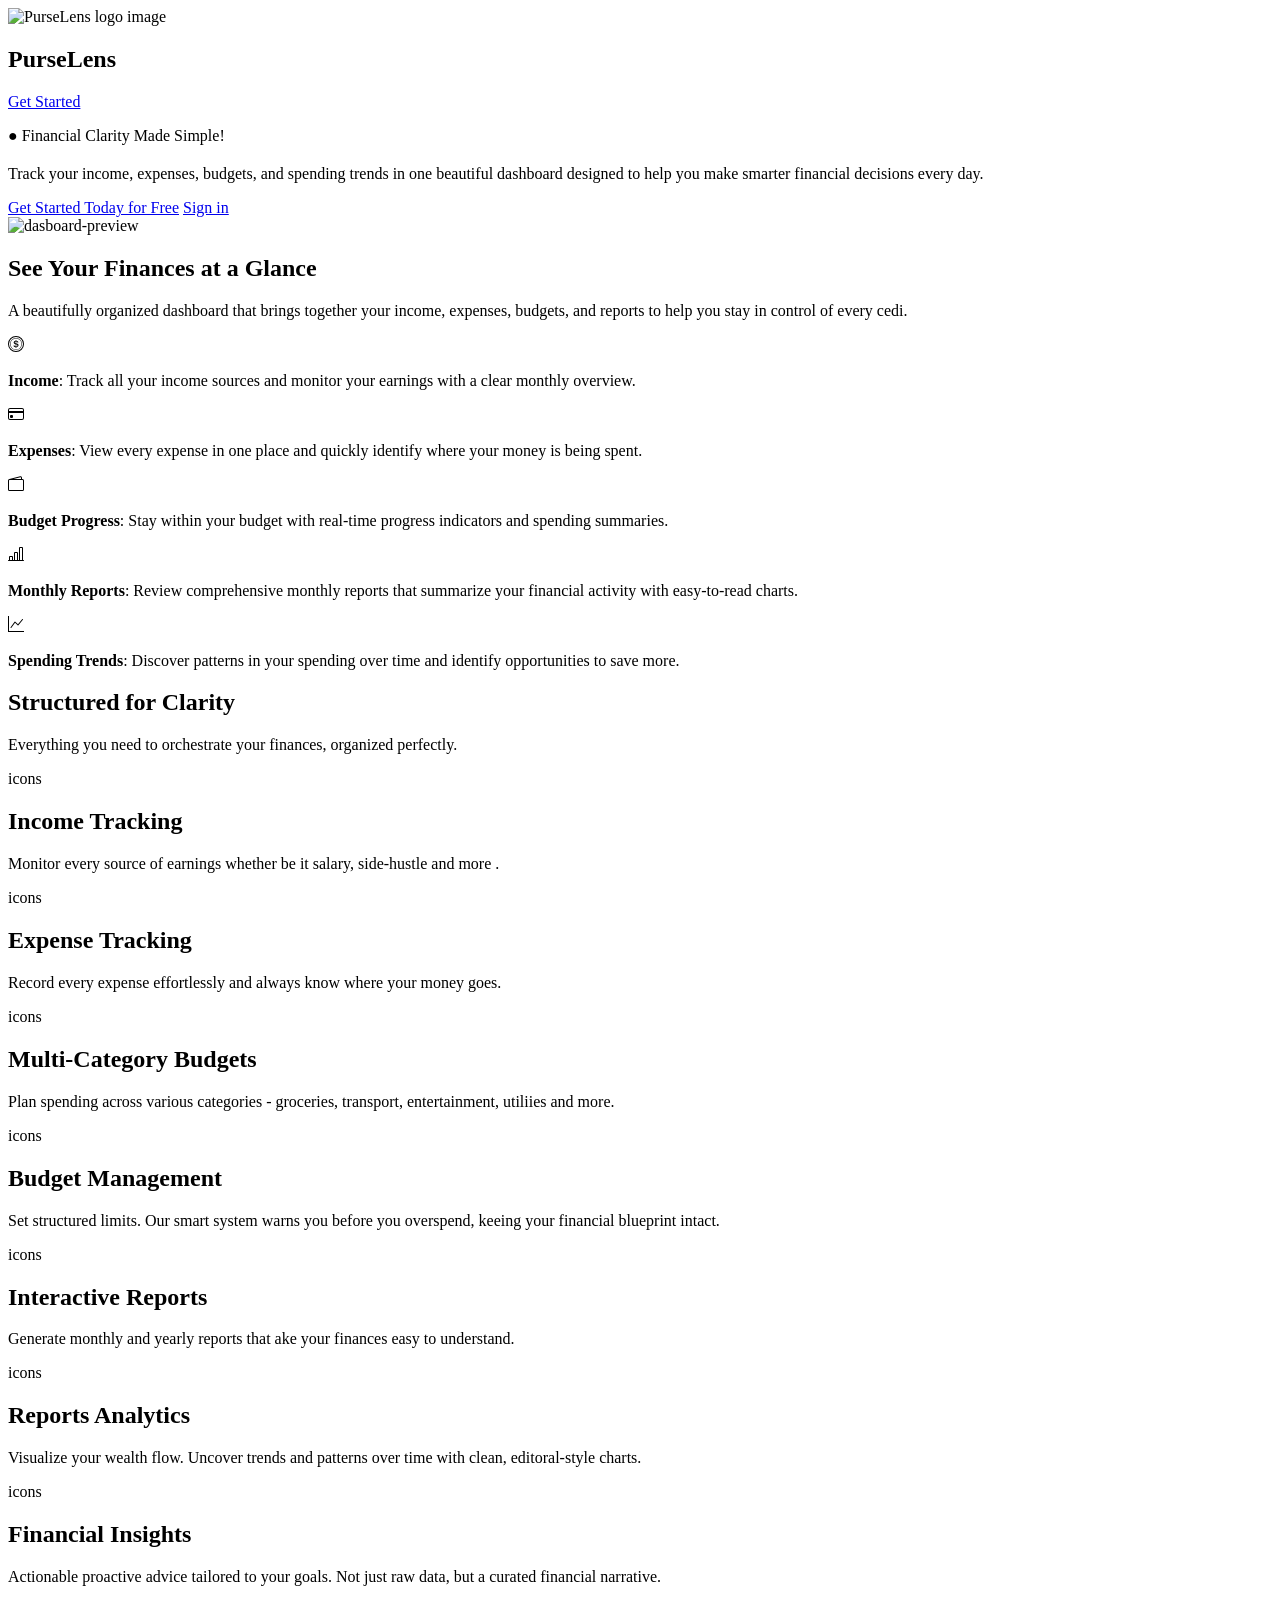
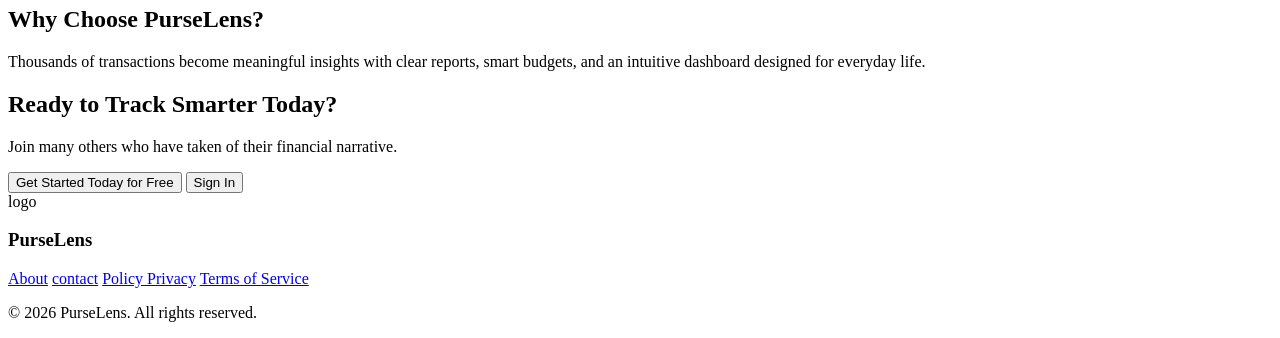
==== docs/index.html @ c7177e07 "feat(docs): add app landing page with hero section and dasnboard preview section" ====
<!DOCTYPE html>
<html lang="en">
<head>
    <meta charset="UTF-8">
    <meta name="viewport" content="width=device-width, initial-scale=1.0">
    <title>PurseLens | Smart Personal Finance & Budget Tracker</title>
    <link rel="stylesheet" href="css/themes/light.css">
    <link rel="stylesheet" href="css/pages/index.css">
    <link rel="shortcut icon" href="assets/images/PurseLens_logo.png" type="image/x-icon">
</head>
<body>
    <header>
        <nav class="nav">
            <div class="logo-title-wrapper">
                <img src="assets/images/PurseLens_logo.png" alt="PurseLens logo image" srcset="">
                <h2 class="title">PurseLens</h2>
            </div>
            <a href="pages/auth/register.html">Get Started</a>
        </nav>
    </header>
    <main>
        <section class="hero-section">
            <div class="hero-section-text-wrapper">
                <p class="badge">● Financial Clarity Made Simple!</p>
                <h1 id="dynamic-headline"></h1>
                <p class="descriptions">
                    Track your income, expenses, budgets, and spending trends in one beautiful dashboard designed to help you make smarter financial decisions every day.
                </p>
            </div>
            <div class="CTA-btn-wrapper">
                <a class="get-started-link" href="pages/auth/register.html">Get Started Today for Free</a>
                <a class="sign-in-link" href="pages/auth/login.html">Sign in</a>
            </div>
        </section>
        <section class="dashboard-preview-section">
            <div class="dashboard-preview-wrapper">
                <img class="dashboard-preview-img" src="assets/images/dashboard-preview.png" alt="dasboard-preview">
                <div class="features-descriptions-wrapper">
                    <h1>See Your Finances at a Glance</h1>
                    <p class="short-descriptions">A beautifully organized dashboard that brings together your income, expenses, budgets, and reports to help you stay in control of every cedi.</p>
                    <div class="features-wrapper">
                        <svg xmlns="http://www.w3.org/2000/svg" width="16" height="16" fill="currentColor" class="bi bi-coin" viewBox="0 0 16 16">
                            <path d="M5.5 9.511c.076.954.83 1.697 2.182 1.785V12h.6v-.709c1.4-.098 2.218-.846 2.218-1.932 0-.987-.626-1.496-1.745-1.76l-.473-.112V5.57c.6.068.982.396 1.074.85h1.052c-.076-.919-.864-1.638-2.126-1.716V4h-.6v.719c-1.195.117-2.01.836-2.01 1.853 0 .9.606 1.472 1.613 1.707l.397.098v2.034c-.615-.093-1.022-.43-1.114-.9zm2.177-2.166c-.59-.137-.91-.416-.91-.836 0-.47.345-.822.915-.925v1.76h-.005zm.692 1.193c.717.166 1.048.435 1.048.91 0 .542-.412.914-1.135.982V8.518z"/>
                            <path d="M8 15A7 7 0 1 1 8 1a7 7 0 0 1 0 14m0 1A8 8 0 1 0 8 0a8 8 0 0 0 0 16"/>
                            <path d="M8 13.5a5.5 5.5 0 1 1 0-11 5.5 5.5 0 0 1 0 11m0 .5A6 6 0 1 0 8 2a6 6 0 0 0 0 12"/>
                        </svg>
                        <p><strong>Income</strong>: Track all your income sources and monitor your earnings with a clear monthly overview.</p>
                    </div>
                    <div class="features-wrapper">
                        <svg xmlns="http://www.w3.org/2000/svg" width="16" height="16" fill="currentColor" class="bi bi-credit-card" viewBox="0 0 16 16">
                            <path d="M0 4a2 2 0 0 1 2-2h12a2 2 0 0 1 2 2v8a2 2 0 0 1-2 2H2a2 2 0 0 1-2-2zm2-1a1 1 0 0 0-1 1v1h14V4a1 1 0 0 0-1-1zm13 4H1v5a1 1 0 0 0 1 1h12a1 1 0 0 0 1-1z"/>
                            <path d="M2 10a1 1 0 0 1 1-1h1a1 1 0 0 1 1 1v1a1 1 0 0 1-1 1H3a1 1 0 0 1-1-1z"/>
                        </svg>
                        <p><strong>Expenses</strong>: View every expense in one place and quickly identify where your money is being spent.</p>
                    </div>
                    <div class="features-wrapper">
                        <svg xmlns="http://www.w3.org/2000/svg" width="16" height="16" fill="currentColor" class="bi bi-wallet2" viewBox="0 0 16 16">
                            <path d="M12.136.326A1.5 1.5 0 0 1 14 1.78V3h.5A1.5 1.5 0 0 1 16 4.5v9a1.5 1.5 0 0 1-1.5 1.5h-13A1.5 1.5 0 0 1 0 13.5v-9a1.5 1.5 0 0 1 1.432-1.499zM5.562 3H13V1.78a.5.5 0 0 0-.621-.484zM1.5 4a.5.5 0 0 0-.5.5v9a.5.5 0 0 0 .5.5h13a.5.5 0 0 0 .5-.5v-9a.5.5 0 0 0-.5-.5z"/>
                        </svg>
                        <p><strong>Budget Progress</strong>: Stay within your budget with real-time progress indicators and spending summaries.</p>
                    </div>
                    <div class="features-wrapper">
                        <svg xmlns="http://www.w3.org/2000/svg" width="16" height="16" fill="currentColor" class="bi bi-bar-chart-line" viewBox="0 0 16 16">
                            <path d="M11 2a1 1 0 0 1 1-1h2a1 1 0 0 1 1 1v12h.5a.5.5 0 0 1 0 1H.5a.5.5 0 0 1 0-1H1v-3a1 1 0 0 1 1-1h2a1 1 0 0 1 1 1v3h1V7a1 1 0 0 1 1-1h2a1 1 0 0 1 1 1v7h1zm1 12h2V2h-2zm-3 0V7H7v7zm-5 0v-3H2v3z"/>
                        </svg>                       
                        <p><strong>Monthly Reports</strong>: Review comprehensive monthly reports that summarize your financial activity with easy-to-read charts.</p>
                    </div>
                    <div class="features-wrapper">
                        <svg xmlns="http://www.w3.org/2000/svg" width="16" height="16" fill="currentColor" class="bi bi-graph-up" viewBox="0 0 16 16">
                            <path fill-rule="evenodd" d="M0 0h1v15h15v1H0zm14.817 3.113a.5.5 0 0 1 .07.704l-4.5 5.5a.5.5 0 0 1-.74.037L7.06 6.767l-3.656 5.027a.5.5 0 0 1-.808-.588l4-5.5a.5.5 0 0 1 .758-.06l2.609 2.61 4.15-5.073a.5.5 0 0 1 .704-.07"/>
                        </svg>
                        <p><strong>Spending Trends</strong>: Discover patterns in your spending over time and identify opportunities to save more.</p>
                    </div>
                </div>
            </div>
        </section>
        <section class="features-section">
            <h1>Structured for Clarity</h1>
            <p class="short-description">Everything you need to orchestrate your finances, organized perfectly.</p>
            <div class="features-wrapper">
                <div class="features">
                    <span>icons</span>
                    <h2>Income Tracking</h2>
                    <p class="feature-descriptions">Monitor every source of earnings whether be it salary, side-hustle and more .</p>
                </div>
                <div class="features">
                    <span>icons</span>
                    <h2>Expense Tracking</h2>
                    <p class="feature-descriptions">Record every expense effortlessly and always know where your money goes.</p>
                </div>
                <div class="features">
                    <span>icons</span>
                    <h2>Multi-Category Budgets</h2>
                    <p class="feature-descriptions">Plan spending across various categories - groceries, transport, entertainment, utiliies and more.</p>
                </div>
                <div class="features">
                    <span>icons</span>
                    <h2>Budget Management</h2>
                    <p class="feature-descriptions">Set structured limits. Our smart system warns you before you overspend, keeing your financial blueprint intact.</p>
                </div>
                <div class="features">
                    <span>icons</span>
                    <h2>Interactive Reports</h2>
                    <p class="feature-descriptions">Generate monthly and yearly reports that ake your finances easy to understand.</p>
                </div>
                <div class="features">
                    <span>icons</span>
                    <h2>Reports Analytics</h2>
                    <p class="feature-descriptions"> Visualize your wealth flow. Uncover trends and patterns over time with clean, editoral-style charts.</p>
                </div>
                <div class="features">
                    <span>icons</span>
                    <h2>Financial Insights</h2>
                    <p class="feature-descriptions">Actionable proactive advice tailored to your goals. Not just raw data, but a curated financial narrative.</p>
                </div>
            </div>
        </section>
        <section class="conviction-section">
            <div class="heading-wrapper">
                <h1>Why Choose PurseLens?</h1>
                <p>Thousands of transactions become meaningful insights with clear reports, smart budgets, and an intuitive dashboard designed for everyday life.</p>
            </div>
            <div class="call-to-action-wrapper">
                <h2>Ready to Track Smarter Today?</h2>
                <p>Join many others who have taken of their financial narrative.</p>
                <div class="CTA-btn-wrapper">
                    <input type="button" value="Get Started Today for Free">
                    <input type="button" value="Sign In">
                </div>
            </div>
        </section>   
    </main>
    <footer>
        <div class="logo-wrapper">
            <span>logo</span>
            <h3>PurseLens</h3>
        </div>
        <div class="footer-links">
            <a href="about.html">About</a>
            <a href="contact.html">contact</a>
            <a href="policy_privacy.html">Policy Privacy</a>
            <a href="terms_of_service.html">Terms of Service</a>
        </div>
        <div class="copyright-wrapper">
            <p>© 2026 PurseLens. All rights reserved.</p>
        </div>
    </footer>
    <script src="js/index.js"></script>
</body>
</html>
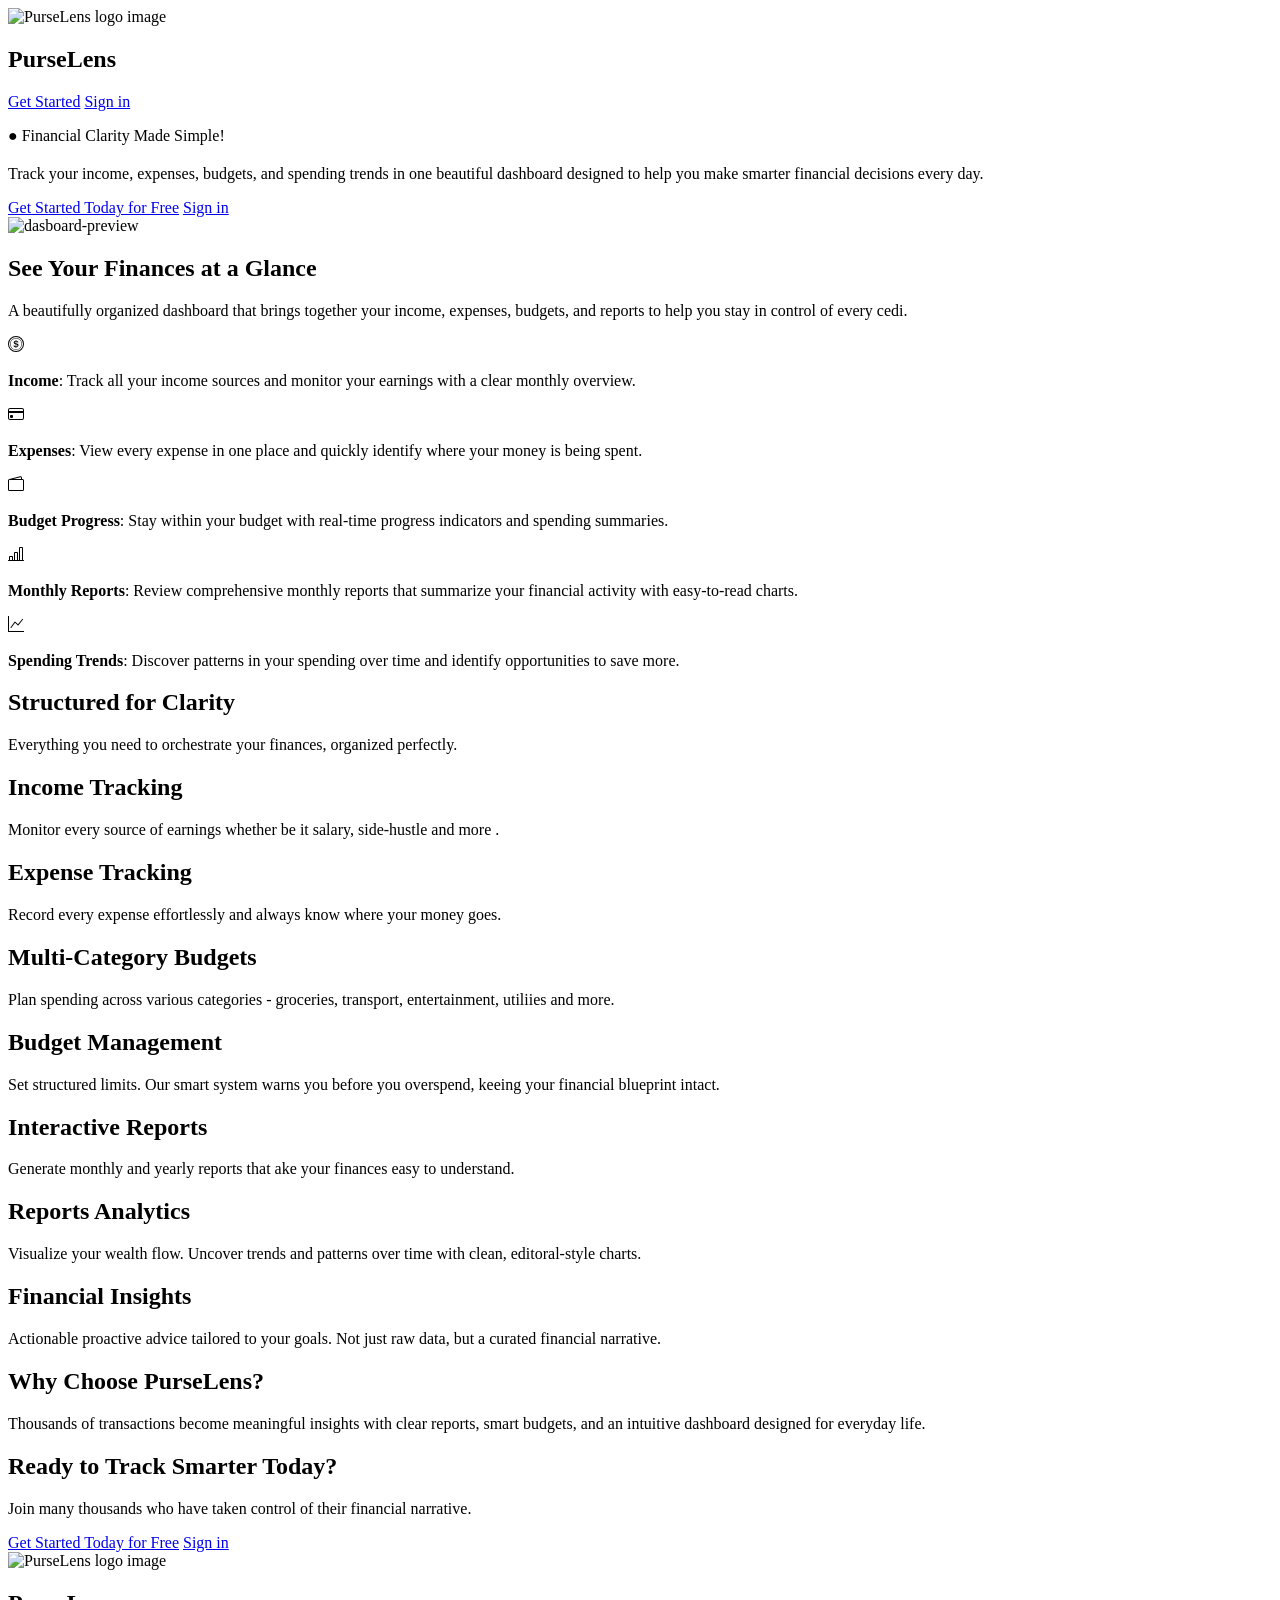
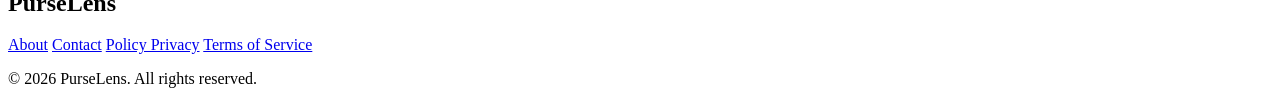
==== commit d1326fa6: "feat: finish up with the landing page" ====
--- a/docs/index.html
+++ b/docs/index.html
@@ -15,7 +15,10 @@
                 <img src="assets/images/PurseLens_logo.png" alt="PurseLens logo image" srcset="">
                 <h2 class="title">PurseLens</h2>
             </div>
-            <a href="pages/auth/register.html">Get Started</a>
+            <div class="nav-links">
+                <a class="get-started-link" href="pages/auth/register.html">Get Started</a>
+                <a class="sign-in-link" href="pages/auth/login.html">Sign in</a>
+            </div>
         </nav>
     </header>
     <main>
@@ -75,43 +78,40 @@
             </div>
         </section>
         <section class="features-section">
-            <h1>Structured for Clarity</h1>
-            <p class="short-description">Everything you need to orchestrate your finances, organized perfectly.</p>
-            <div class="features-wrapper">
-                <div class="features">
-                    <span>icons</span>
-                    <h2>Income Tracking</h2>
-                    <p class="feature-descriptions">Monitor every source of earnings whether be it salary, side-hustle and more .</p>
+            <div class="main-features-container">
+                <div class="heading-container">
+                    <h1>Structured for Clarity</h1>
+                    <p class="brief-descriptions">Everything you need to orchestrate your finances, organized perfectly.</p>
                 </div>
-                <div class="features">
-                    <span>icons</span>
-                    <h2>Expense Tracking</h2>
-                    <p class="feature-descriptions">Record every expense effortlessly and always know where your money goes.</p>
-                </div>
-                <div class="features">
-                    <span>icons</span>
-                    <h2>Multi-Category Budgets</h2>
-                    <p class="feature-descriptions">Plan spending across various categories - groceries, transport, entertainment, utiliies and more.</p>
-                </div>
-                <div class="features">
-                    <span>icons</span>
-                    <h2>Budget Management</h2>
-                    <p class="feature-descriptions">Set structured limits. Our smart system warns you before you overspend, keeing your financial blueprint intact.</p>
-                </div>
-                <div class="features">
-                    <span>icons</span>
-                    <h2>Interactive Reports</h2>
-                    <p class="feature-descriptions">Generate monthly and yearly reports that ake your finances easy to understand.</p>
-                </div>
-                <div class="features">
-                    <span>icons</span>
-                    <h2>Reports Analytics</h2>
-                    <p class="feature-descriptions"> Visualize your wealth flow. Uncover trends and patterns over time with clean, editoral-style charts.</p>
-                </div>
-                <div class="features">
-                    <span>icons</span>
-                    <h2>Financial Insights</h2>
-                    <p class="feature-descriptions">Actionable proactive advice tailored to your goals. Not just raw data, but a curated financial narrative.</p>
+                <div class="features-container">
+                    <div class="features">
+                        <h2>Income Tracking</h2>
+                        <p class="feature-descriptions">Monitor every source of earnings whether be it salary, side-hustle and more .</p>
+                    </div>
+                    <div class="features">
+                        <h2>Expense Tracking</h2>
+                        <p class="feature-descriptions">Record every expense effortlessly and always know where your money goes.</p>
+                    </div>
+                    <div class="features">
+                        <h2>Multi-Category Budgets</h2>
+                        <p class="feature-descriptions">Plan spending across various categories - groceries, transport, entertainment, utiliies and more.</p>
+                    </div>
+                    <div class="features">
+                        <h2>Budget Management</h2>
+                        <p class="feature-descriptions">Set structured limits. Our smart system warns you before you overspend, keeing your financial blueprint intact.</p>
+                    </div>
+                    <div class="features">
+                        <h2>Interactive Reports</h2>
+                        <p class="feature-descriptions">Generate monthly and yearly reports that ake your finances easy to understand.</p>
+                    </div>
+                    <div class="features">
+                        <h2>Reports Analytics</h2>
+                        <p class="feature-descriptions"> Visualize your wealth flow. Uncover trends and patterns over time with clean, editoral-style charts.</p>
+                    </div>
+                    <div class="features">
+                        <h2>Financial Insights</h2>
+                        <p class="feature-descriptions">Actionable proactive advice tailored to your goals. Not just raw data, but a curated financial narrative.</p>
+                    </div>
                 </div>
             </div>
         </section>
@@ -122,22 +122,22 @@
             </div>
             <div class="call-to-action-wrapper">
                 <h2>Ready to Track Smarter Today?</h2>
-                <p>Join many others who have taken of their financial narrative.</p>
-                <div class="CTA-btn-wrapper">
-                    <input type="button" value="Get Started Today for Free">
-                    <input type="button" value="Sign In">
+                <p>Join many thousands who have taken control of their financial narrative.</p>
+                <div class="CTA-btn-container">
+                    <a class="get-started-link" href="pages/auth/register.html">Get Started Today for Free</a>
+                    <a class="sign-in" href="pages/auth/login.html">Sign in</a>
                 </div>
             </div>
         </section>   
     </main>
     <footer>
         <div class="logo-wrapper">
-            <span>logo</span>
-            <h3>PurseLens</h3>
+            <img src="assets/images/PurseLens_logo.png" alt="PurseLens logo image" srcset="">
+            <h2>PurseLens</h2>
         </div>
         <div class="footer-links">
             <a href="about.html">About</a>
-            <a href="contact.html">contact</a>
+            <a href="contact.html">Contact</a>
             <a href="policy_privacy.html">Policy Privacy</a>
             <a href="terms_of_service.html">Terms of Service</a>
         </div>
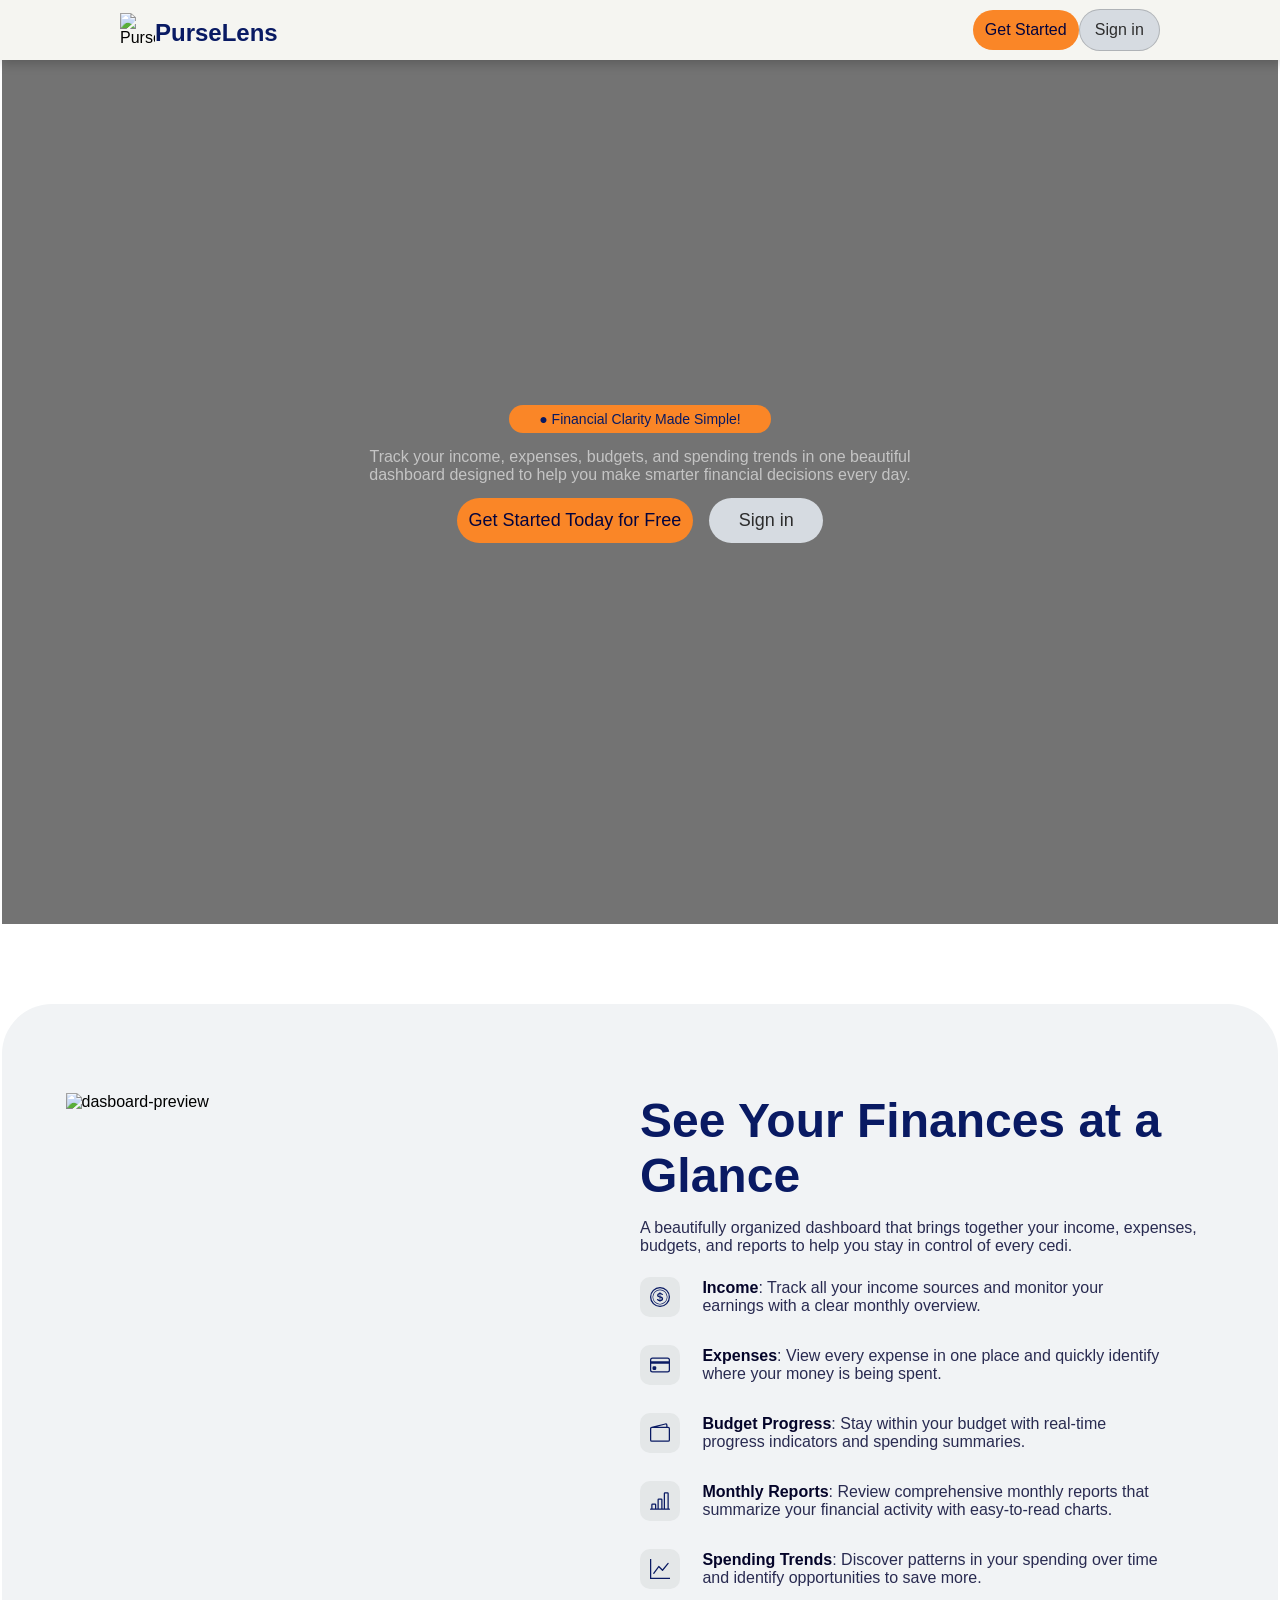
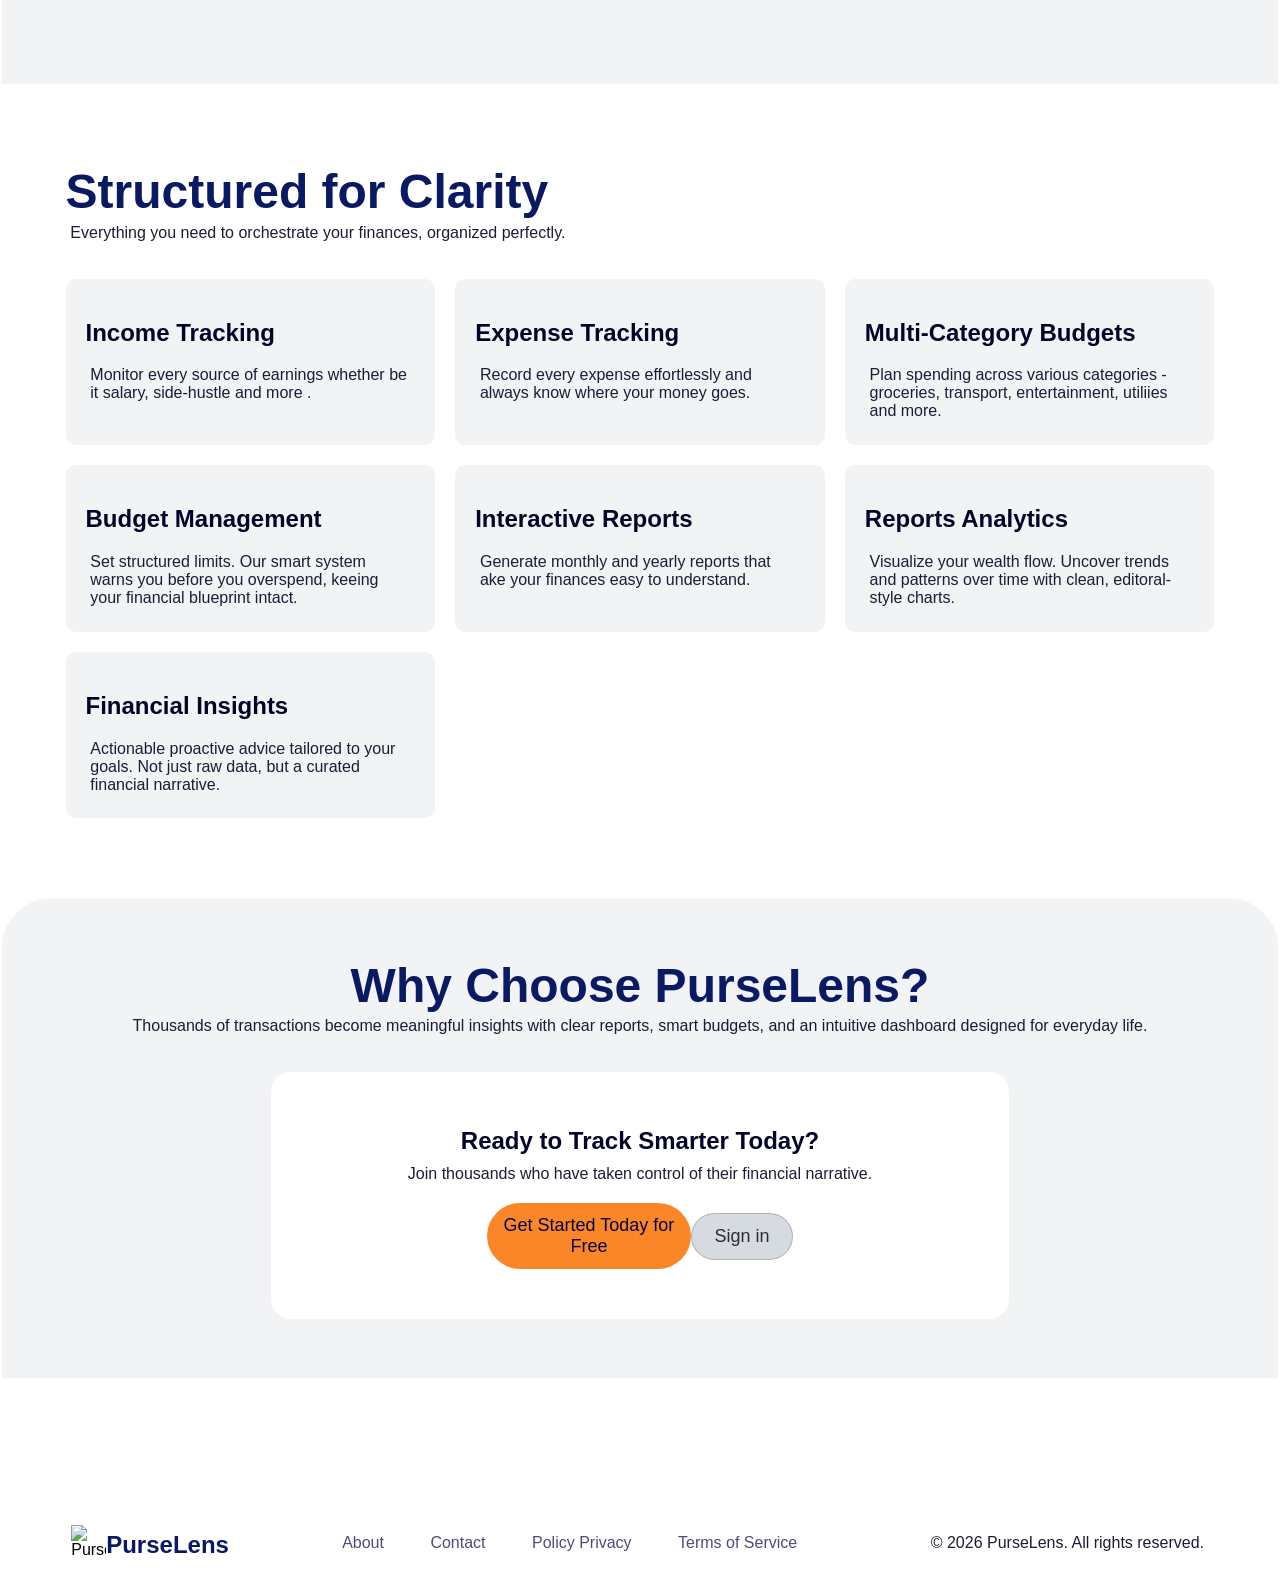
==== commit 992e07c6: "fix: modify call to action section descriptions" ====
--- a/docs/index.html
+++ b/docs/index.html
@@ -122,7 +122,7 @@
             </div>
             <div class="call-to-action-wrapper">
                 <h2>Ready to Track Smarter Today?</h2>
-                <p>Join many thousands who have taken control of their financial narrative.</p>
+                <p>Join thousands who have taken control of their financial narrative.</p>
                 <div class="CTA-btn-container">
                     <a class="get-started-link" href="pages/auth/register.html">Get Started Today for Free</a>
                     <a class="sign-in" href="pages/auth/login.html">Sign in</a>
--- a/docs/css/themes/light.css
+++ b/docs/css/themes/light.css
@@ -0,0 +1,49 @@
+/* Variables - Light Theme Colors */
+
+:root {
+    /* Base */
+    --bg: #ffff;
+    --bg-2: #f5f5f1;
+    --surface: #e1ecf5;
+    --surface-2: #F1F3F5;
+    --border: #49484845;
+    --box-shadow: #00000034;
+
+    /* Text */
+    --text-primary: #292b51;
+    --text-secondary: #1b1d36;
+    --text-muted: #9AA0A6;
+
+    /* Brand */
+    --primary: #283593;
+    --custom-blue: #091a63;
+    --custom-blue-2: #040429;
+    --deep-blue: #030820;
+    --primary-hover: #1F2A7A;
+    --custom-orange-text-color: #04043d;
+    --custom-orange-text-color-hover: #06065b;
+    --custom-orange: #fa8627;
+    --custom-orange-hover: #d46d18;
+    --sign-in-link-color: #2d2d2d;
+    --sign-in-link-color-hover: #181818;
+    --sign-in-link-bg: #d6dbe1;
+    --sign-in-link-bg-hover: #b9cee2;
+    --icons-bg: #e4e7e8;
+    --footer-link-color: #171754c5;
+    --footer-link-color-hover: #3e3efd;
+
+    /* Financial semantics */
+    --success: #2E7D32;
+    --success-bg: rgba(46, 125, 50, 0.1);
+
+    --danger: #C62828;
+    --danger-bg: rgba(198, 40, 40, 0.1);
+
+    /* UI states */
+    --warning: #F9A825;
+    --info: #1565C0;
+
+    /* Shadows */
+    --shadow-sm: 0 1px 3px rgba(0,0,0,0.08);
+    --shadow-md: 0 4px 12px rgba(0,0,0,0.10);
+}
--- a/docs/css/pages/index.css
+++ b/docs/css/pages/index.css
@@ -0,0 +1,470 @@
+body {
+    display: flex;
+    flex-direction: column;
+    align-items: center;
+    justify-content: center;
+    gap: 8rem;
+    font-family: Nunito, sans-serif;
+}
+
+header {
+    width: 100%;
+    height: 60px;
+    position: fixed;
+    padding: 0;
+    margin: 0;
+    top: 0;
+    left: 0;
+    z-index: 1000;
+    display: flex;
+    align-items: center;
+    justify-content: space-evenly;
+    background-color: var(--bg-2);
+    box-shadow: 2px 4px 10px var(--box-shadow);
+}
+
+.nav {
+    width: 100%;
+    height: 60px;
+    display: flex;
+    align-items: center;
+    justify-content: space-between;
+    padding: 0 120px 0 120px;
+}
+
+.logo-title-wrapper {
+    display: flex;
+    align-items: center;
+    justify-content: space-between;
+    width: 13%;
+    height: 60px;
+}
+
+.logo-title-wrapper img {
+    width: 35px;
+    height: 35px;
+}
+
+.logo-title-wrapper h2 {
+    font-size: 24px;
+    padding-top: 5px;
+    color: var(--custom-blue)
+}
+
+.nav-links {
+    display: flex;
+    align-items: center;
+    justify-content: space-between;
+    width: 18%;
+}
+
+.nav-links a {
+    display: flex;
+    align-items: center;
+    justify-content: center;
+    text-align: center;
+    text-decoration: none;
+    border-radius: 50px;
+    transition: 0.3s ease-in-out;
+    cursor: pointer;
+}
+
+.nav-links .get-started-link {
+    width: 120px;
+    height: 40px;
+}
+
+.nav-links .sign-in-link {
+    width: 90px;
+    height: 40px;
+}
+
+main {
+    width: 101%;
+    display: flex;
+    flex-direction: column;
+    align-items: center;
+    justify-content: center;
+    gap: 5rem;
+    margin-top: 1rem;
+}
+
+section {
+    width: 100%;
+    margin: 0;
+    padding: 0;
+}
+
+.hero-section {
+    position: relative;
+    min-height: 100vh;
+    display: flex;
+    flex-direction: column;
+    align-items: center;
+    justify-content: center;
+    text-align: center;
+    background-image: url("../../assets/images/download_2.jpg");
+    background-size: cover;
+    background-position: center;
+    background-repeat: no-repeat;
+    overflow: hidden;
+}
+
+.hero-section::before {
+    content: "";
+    position: absolute;
+    inset: 0;
+    background: rgba(0, 0, 0, 0.55);
+}
+
+.hero-section-text-wrapper,
+.CTA-btn-wrapper {
+    position: relative;
+    z-index: 1;
+}
+
+.hero-section-text-wrapper {
+    width: 80%;
+    display: flex;
+    flex-direction: column;
+    align-items: center;
+    justify-content: center;
+    text-align: center;
+    gap: 0;
+}
+
+.badge {
+    width: 250px;
+    padding: 6px;
+    font-size: 14px;
+    border-radius: 50px;
+    color: var(--custom-blue);
+    background-color: var(--custom-orange);
+    margin: 0;
+}
+
+#dynamic-headline {
+    width: 85%;
+    font-size: 68px;
+    color: rgb(234, 231, 231);
+    margin: 0rem;
+}
+
+.animate-text {
+    animation: fadeText 5s ease-in-out infinite;
+}
+
+@keyframes fadeText {
+    0% {
+        opacity: 1;
+        transform: translateY(0);
+    }
+
+    40% {
+        opacity: 1;
+        transform: translateY(0);
+    }
+
+    50% {
+        opacity: 0;
+        transform: translateY(0);
+    }
+
+    60% {
+        opacity: 0;
+        transform: translateY(0);
+    }
+
+    100% {
+        opacity: 1;
+        transform: translateY(0);
+    }
+}
+
+.descriptions {
+    width: 60%;
+    color: rgba(251, 251, 251, 0.597);
+    padding: 10px;
+}
+
+.CTA-btn-wrapper {
+    width: 80%;
+    display: flex;
+    align-items: center;
+    justify-content: center;
+    gap: 1rem;
+}
+
+.CTA-btn-wrapper a {
+    font-size: 18px;
+    padding: 12px;
+    text-decoration: none;
+    border: none;
+    border-radius: 50px;
+    transition: 0.2s ease-in-out;
+}
+
+.get-started-link {
+    color: var(--custom-orange-text-color);
+    background-color: var(--custom-orange);
+    width: auto;
+}
+
+.get-started-link:hover {
+    color: var(--custom-orange-text-color-hover);
+    background-color: var(--custom-orange-hover);
+}
+
+.sign-in-link {
+    width: 90px;
+    color: var(--sign-in-link-color);
+    background-color: var(--sign-in-link-bg);
+    border: 1px solid var(--border);
+}
+
+.sign-in-link:hover {
+    color: var(--sign-in-link-color-hover);
+    background-color: var(--sign-in-link-bg-hover);
+}
+
+.dashboard-preview-section {
+    height: 680px;
+    display: flex;
+    align-items: center;
+    justify-content: center;
+    border-radius: 50px 50px 0 0;
+    background-color: var(--surface-2);
+}
+
+.dashboard-preview-wrapper {
+    width: 90%;
+    display: flex;
+    align-items: flex-start;
+    justify-content: space-between;
+}
+
+.dashboard-preview-img {
+    width: 40%;
+}
+
+.features-descriptions-wrapper {
+    width: 50%;
+    display: flex;
+    flex-direction: column;
+    align-items: flex-start;
+    justify-content: flex-start;
+    gap: 1rem;
+}
+
+.features-descriptions-wrapper h1 {
+    width: 100%;
+    font-size: 48px;
+    color: var(--custom-blue);
+    margin: 0;
+}
+
+.short-descriptions {
+    color: var(--text-primary);
+    margin: 0;
+}
+
+.features-wrapper {
+    display: flex;
+    align-items: center;
+    gap: 0.9rem;
+    padding: 0;
+    margin: 0;
+}
+
+.features-wrapper svg {
+    width: 20px;
+    height: 20px;
+    padding: 10px;
+    color: var(--custom-blue);
+    background-color: var(--icons-bg);
+    border-radius: 10px;
+}
+
+.features-wrapper strong {
+    color: var(--custom-blue-2);
+}
+
+.features-wrapper p {
+    width: 80%;
+    color: var(--text-primary);
+    margin: 0.5rem;
+}
+
+.features-section {
+    display: flex;
+    flex-direction: column;
+    align-items: center;
+    background-color: var(--bg);
+}
+
+.main-features-container {
+    width: 90%;
+    display: flex;
+    flex-direction: column;
+    align-items: flex-start;
+    justify-content: flex-start;
+}
+
+.heading-container h1 {
+    font-size: 48px;
+    margin: 0;
+    color: var(--custom-blue);
+}
+
+.features h2 {
+    color: var(--custom-blue);
+    color: var(--custom-blue-2);
+}
+
+.brief-descriptions,
+.feature-descriptions {
+    color: var(--text-secondary);
+}
+
+.features-container {
+    display: grid;
+    grid-template-columns: repeat(auto-fit, minmax(350px, 1fr));
+    gap: 20px;
+    justify-content: center;
+    width: 100%;
+    max-width: 1350px;
+    margin-top: 2rem;
+}
+
+.features {
+    padding: 20px;
+    background-color: var(--surface-2);
+    border-radius: 10px;
+}
+
+.conviction-section,
+.heading-wrapper {
+    display: flex;
+    flex-direction: column;
+    align-items: center;
+    justify-content: center;
+}
+
+.conviction-section {
+    background-color: var(--surface-2);
+    height: 480px;
+    border-radius: 50px 50px 0 0 ;
+    gap: 2rem;
+}
+
+.heading-wrapper {
+    gap: 0;
+}
+
+.heading-wrapper h1 {
+    color: var(--custom-blue);
+    font-size: 48px;
+    margin: 0;
+}
+
+.heading-wrapper p, 
+.call-to-action-wrapper p {
+    color: var(--text-secondary);
+}
+
+.call-to-action-wrapper h2 {
+    color: var(--custom-blue-2);
+}
+
+.call-to-action-wrapper h2, p {
+    margin: 0.3rem;
+}
+
+.call-to-action-wrapper {
+    width: 50%;
+    display: flex;
+    flex-direction: column;
+    align-items: center;
+    justify-content: center;
+    padding: 50px;
+    border-radius: 20px;
+    background-color: var(--bg);
+}
+
+.CTA-btn-container {
+    width: 48%;
+    display: flex;
+    align-items: center;
+    justify-content: space-between;
+    margin-top: 1rem;
+}
+
+.CTA-btn-container a {
+    font-size: 18px;
+    padding: 12px;
+    text-decoration: none;
+    text-align: center;
+    border-radius: 50px;
+    transition: 0.2s ease-in-out;
+}
+
+.sign-in {
+    width: 90px;
+    color: var(--sign-in-link-color);
+    background-color: var(--sign-in-link-bg);
+    border: 1px solid var(--border);
+}
+
+.sign-in:hover {
+    color: var(--sign-in-link-color-hover);
+    background-color: var(--sign-in-link-bg-hover);
+}
+    
+footer {
+    width: 90%;
+    display: flex;
+    align-items: center;
+    justify-content: space-between;
+    padding: 0 10px 0 10px;
+    margin-top: 0;
+}
+
+.logo-wrapper {
+    display: flex;
+    align-items: center;
+    justify-content: space-between;
+    width: 12.5%;
+}
+
+.logo-wrapper img {
+    width: 35px;
+    height: 35px;
+}
+
+.logo-wrapper h2 {
+    font-size: 24px;
+    padding-top: 5px;
+    color: var(--custom-blue)
+}
+
+.footer-links {
+    width: 40%;
+    display: flex;
+    align-items: center;
+    justify-content: space-between;
+}
+
+.footer-links a {
+    text-decoration: none;
+    color: var(--footer-link-color);
+}
+
+.footer-links a:hover {
+    color: var(--footer-link-color-hover);
+}
+
+.copyright-wrapper p {
+    color: var(--text-secondary);
+}
+
+
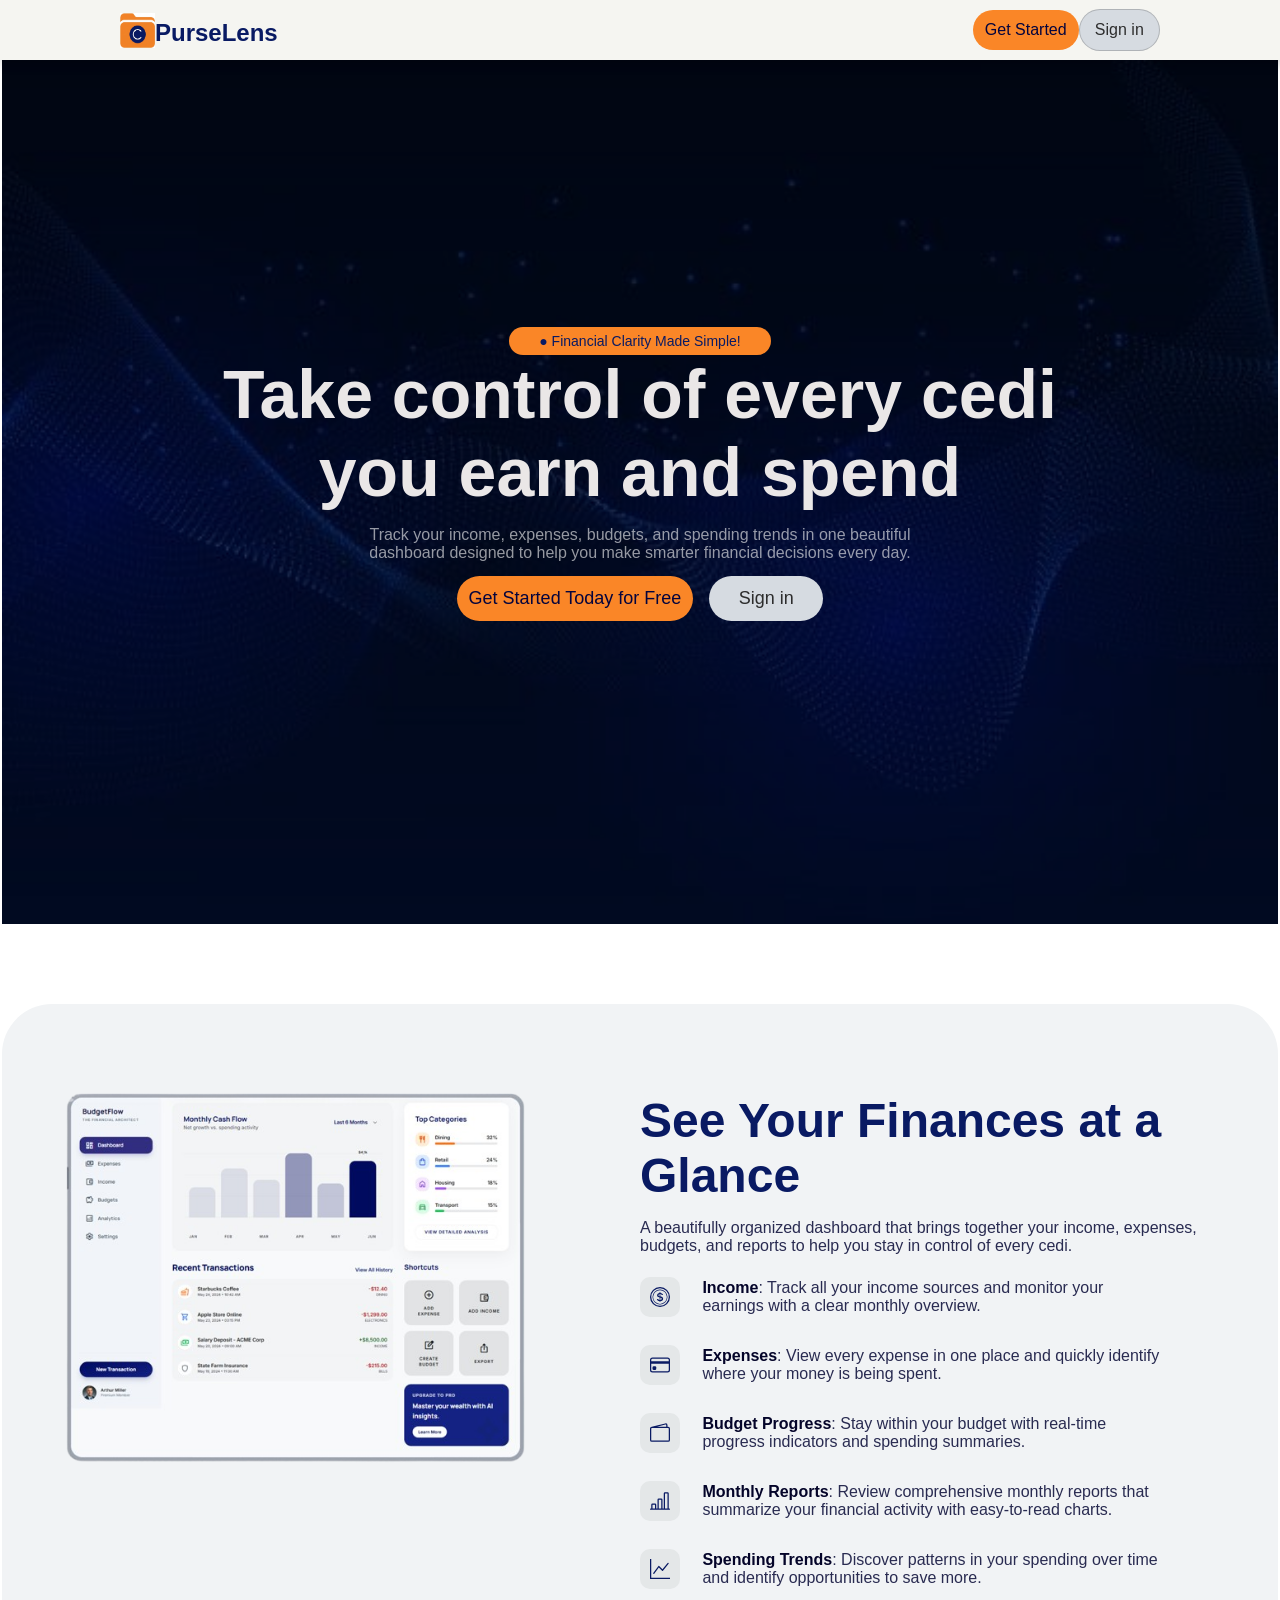
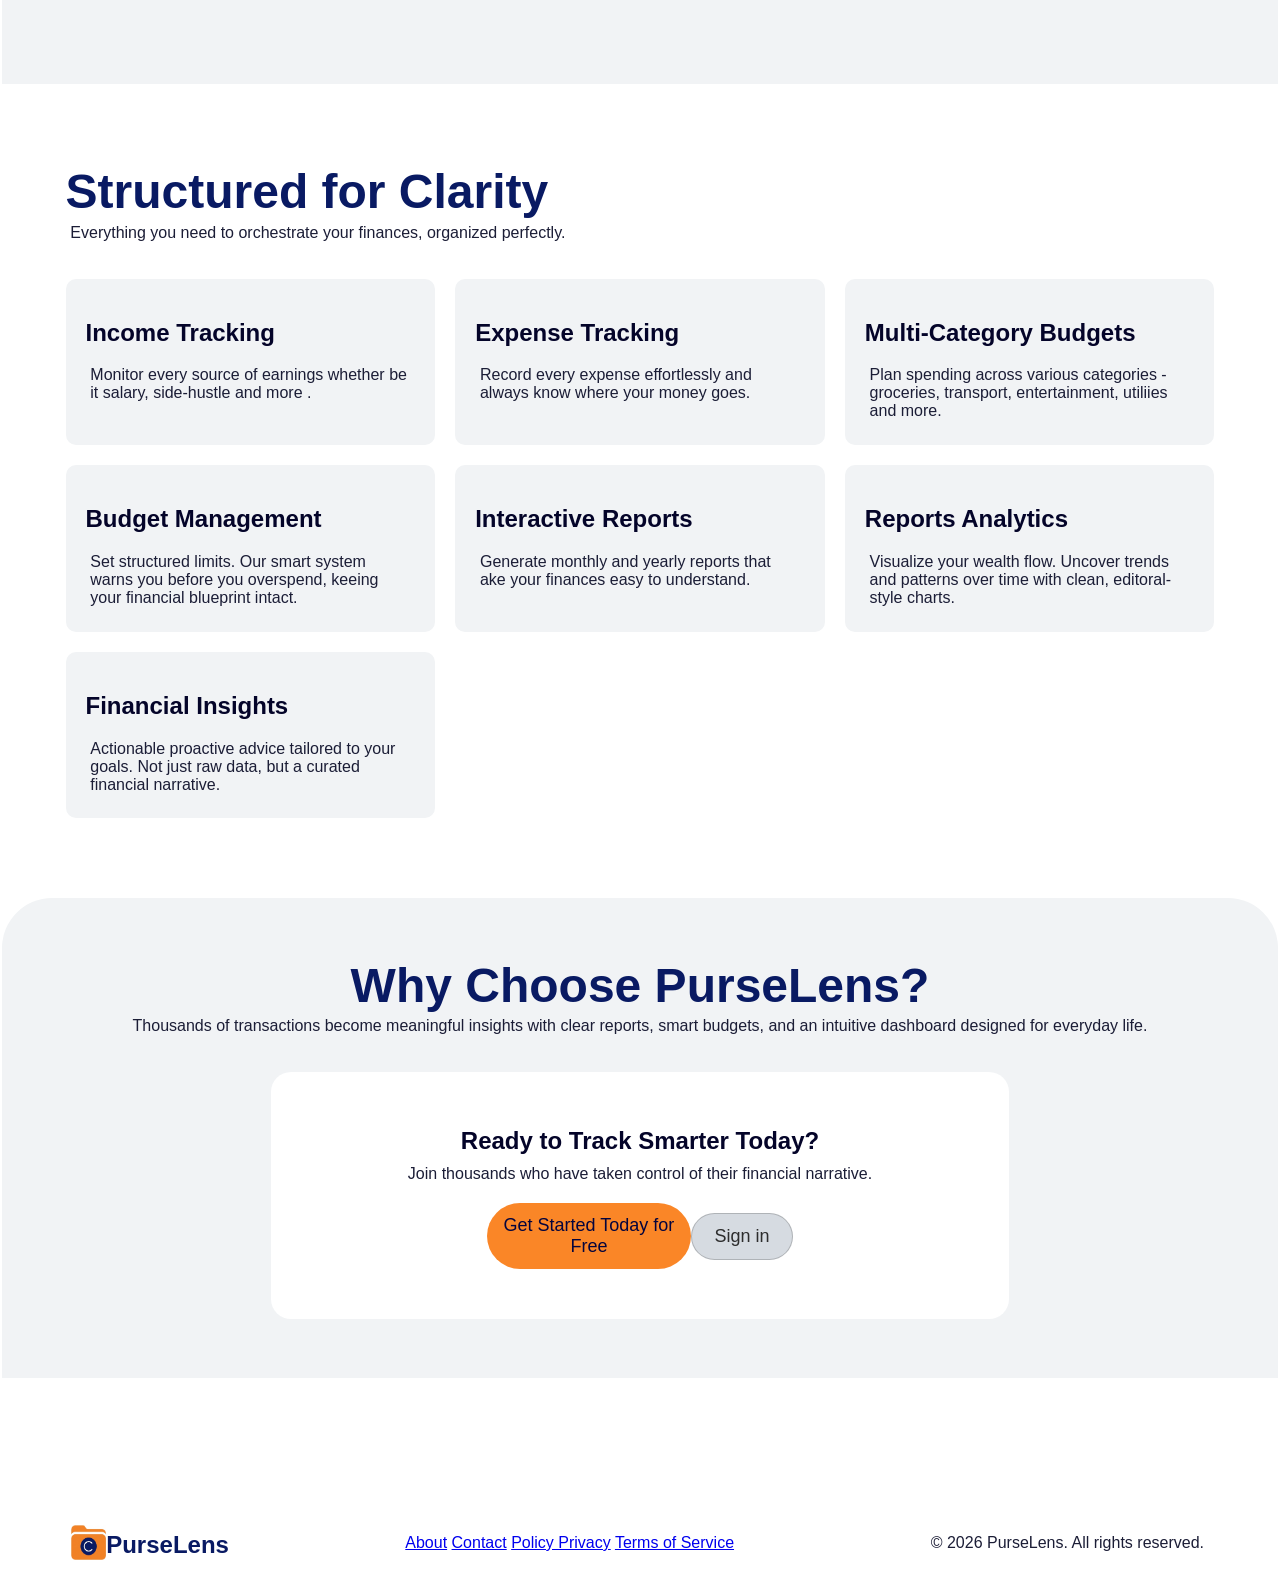
==== commit 57081f6e: "refactor(dashboard): add class name to footer links wrapper" ====
--- a/docs/index.html
+++ b/docs/index.html
@@ -135,7 +135,7 @@
             <img src="assets/images/PurseLens_logo.png" alt="PurseLens logo image" srcset="">
             <h2>PurseLens</h2>
         </div>
-        <div class="footer-links">
+        <div class="footer-links-wrapper">
             <a href="about.html">About</a>
             <a href="contact.html">Contact</a>
             <a href="policy_privacy.html">Policy Privacy</a>
--- a/docs/css/themes/light.css
+++ b/docs/css/themes/light.css
@@ -6,13 +6,18 @@
     --bg-2: #f5f5f1;
     --surface: #e1ecf5;
     --surface-2: #F1F3F5;
+    --surface-3: #dadae1;
+    --faded-bg: #9c92e320;
     --border: #49484845;
+    --border-2: #49484832;
     --box-shadow: #00000034;
+    --notification-badge: #ef4444;
 
     /* Text */
     --text-primary: #292b51;
     --text-secondary: #1b1d36;
     --text-muted: #9AA0A6;
+    --text-muted-2: #4c4c4da2;
 
     /* Brand */
     --primary: #283593;
@@ -23,7 +28,7 @@
     --custom-orange-text-color: #04043d;
     --custom-orange-text-color-hover: #06065b;
     --custom-orange: #fa8627;
-    --custom-orange-hover: #d46d18;
+    --custom-orange-hover: #ee7d22;
     --sign-in-link-color: #2d2d2d;
     --sign-in-link-color-hover: #181818;
     --sign-in-link-bg: #d6dbe1;
@@ -33,14 +38,20 @@
     --footer-link-color-hover: #3e3efd;
 
     /* Financial semantics */
-    --success: #2E7D32;
-    --success-bg: rgba(46, 125, 50, 0.1);
+    --success: #14dd1e;
+    --success-2: #14dd1e2e;
+    --success-3: #14dd1e5a;
+    --success-4: #1de80a;
+    
+    --danger: #f20b0b;
+    --danger-2: #fa7a7a2b;
+    --danger-3: #f0181861;
+    --danger-4: #ef4444;
 
-    --danger: #C62828;
-    --danger-bg: rgba(198, 40, 40, 0.1);
+    --warning: #f7bc5c;
+    --warning-2: #f39a0b33;
+    --warning-3: #f59e0b;
 
-    /* UI states */
-    --warning: #F9A825;
     --info: #1565C0;
 
     /* Shadows */
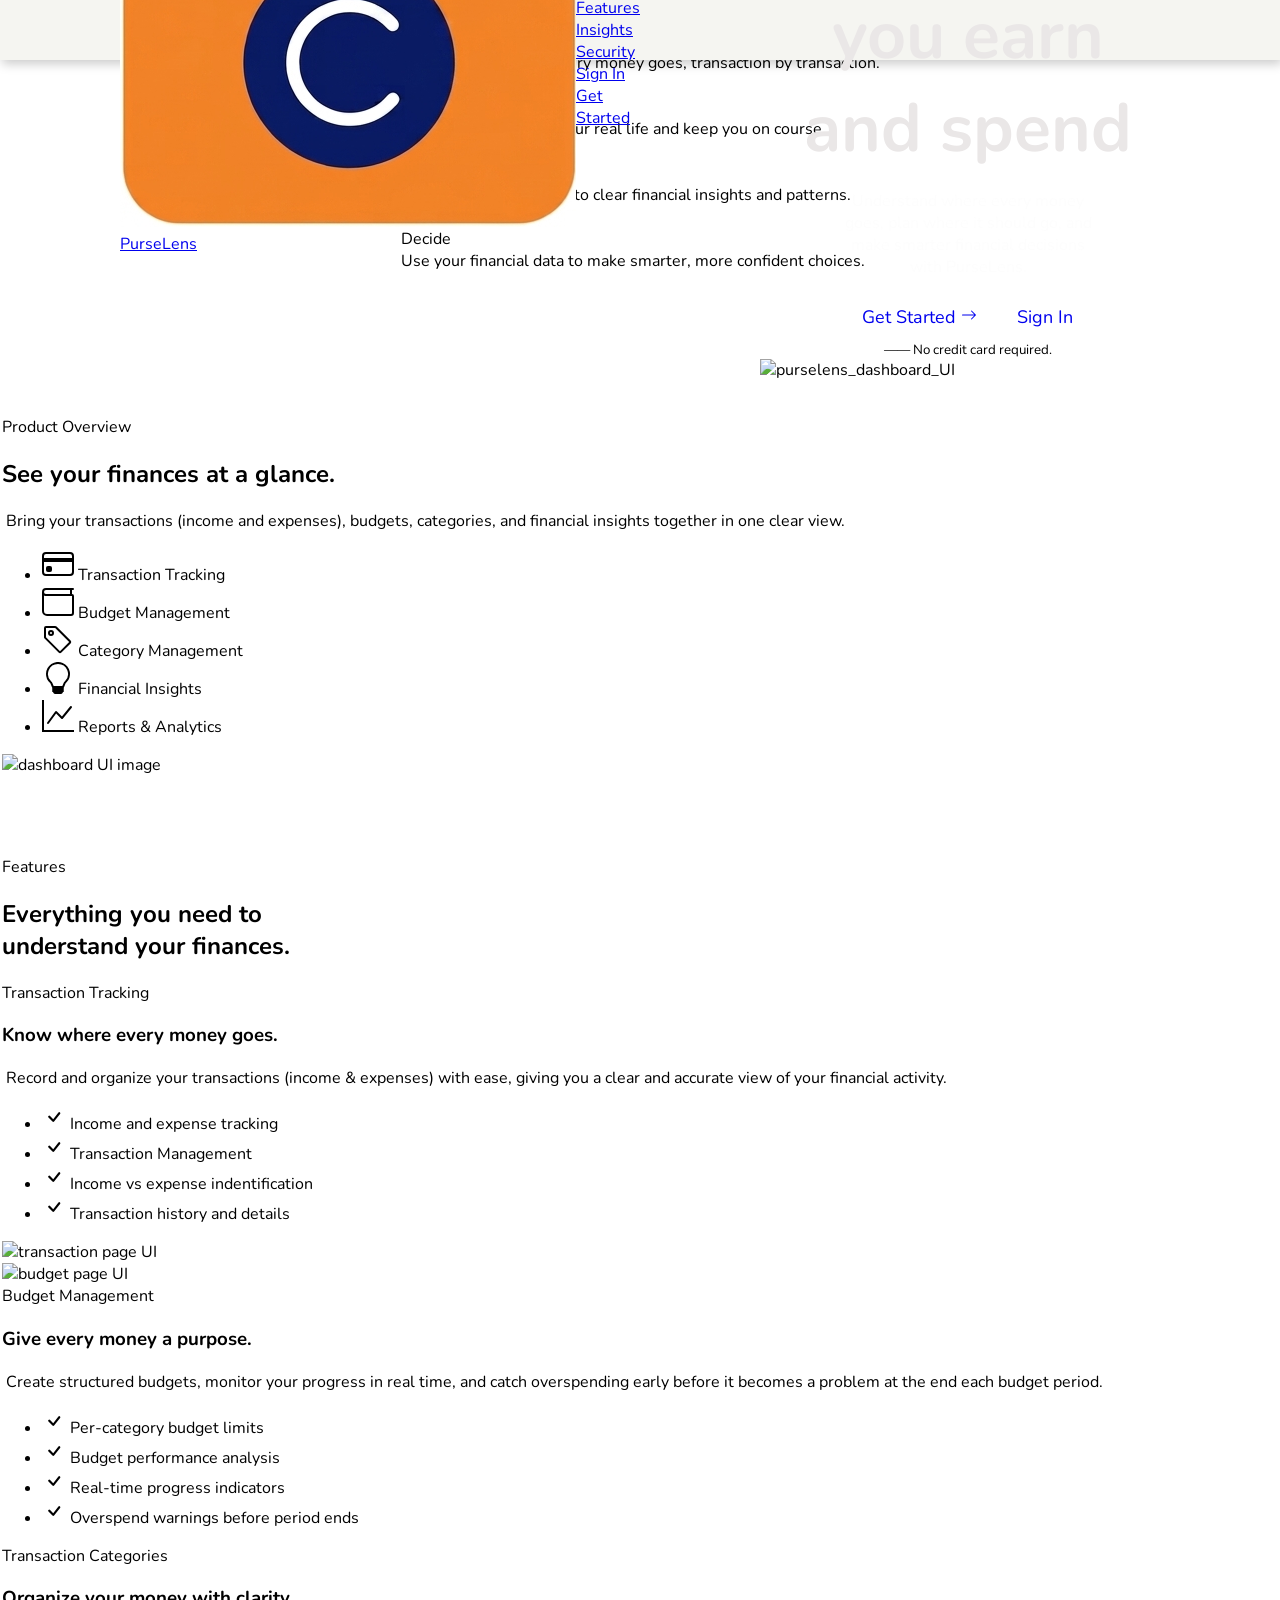
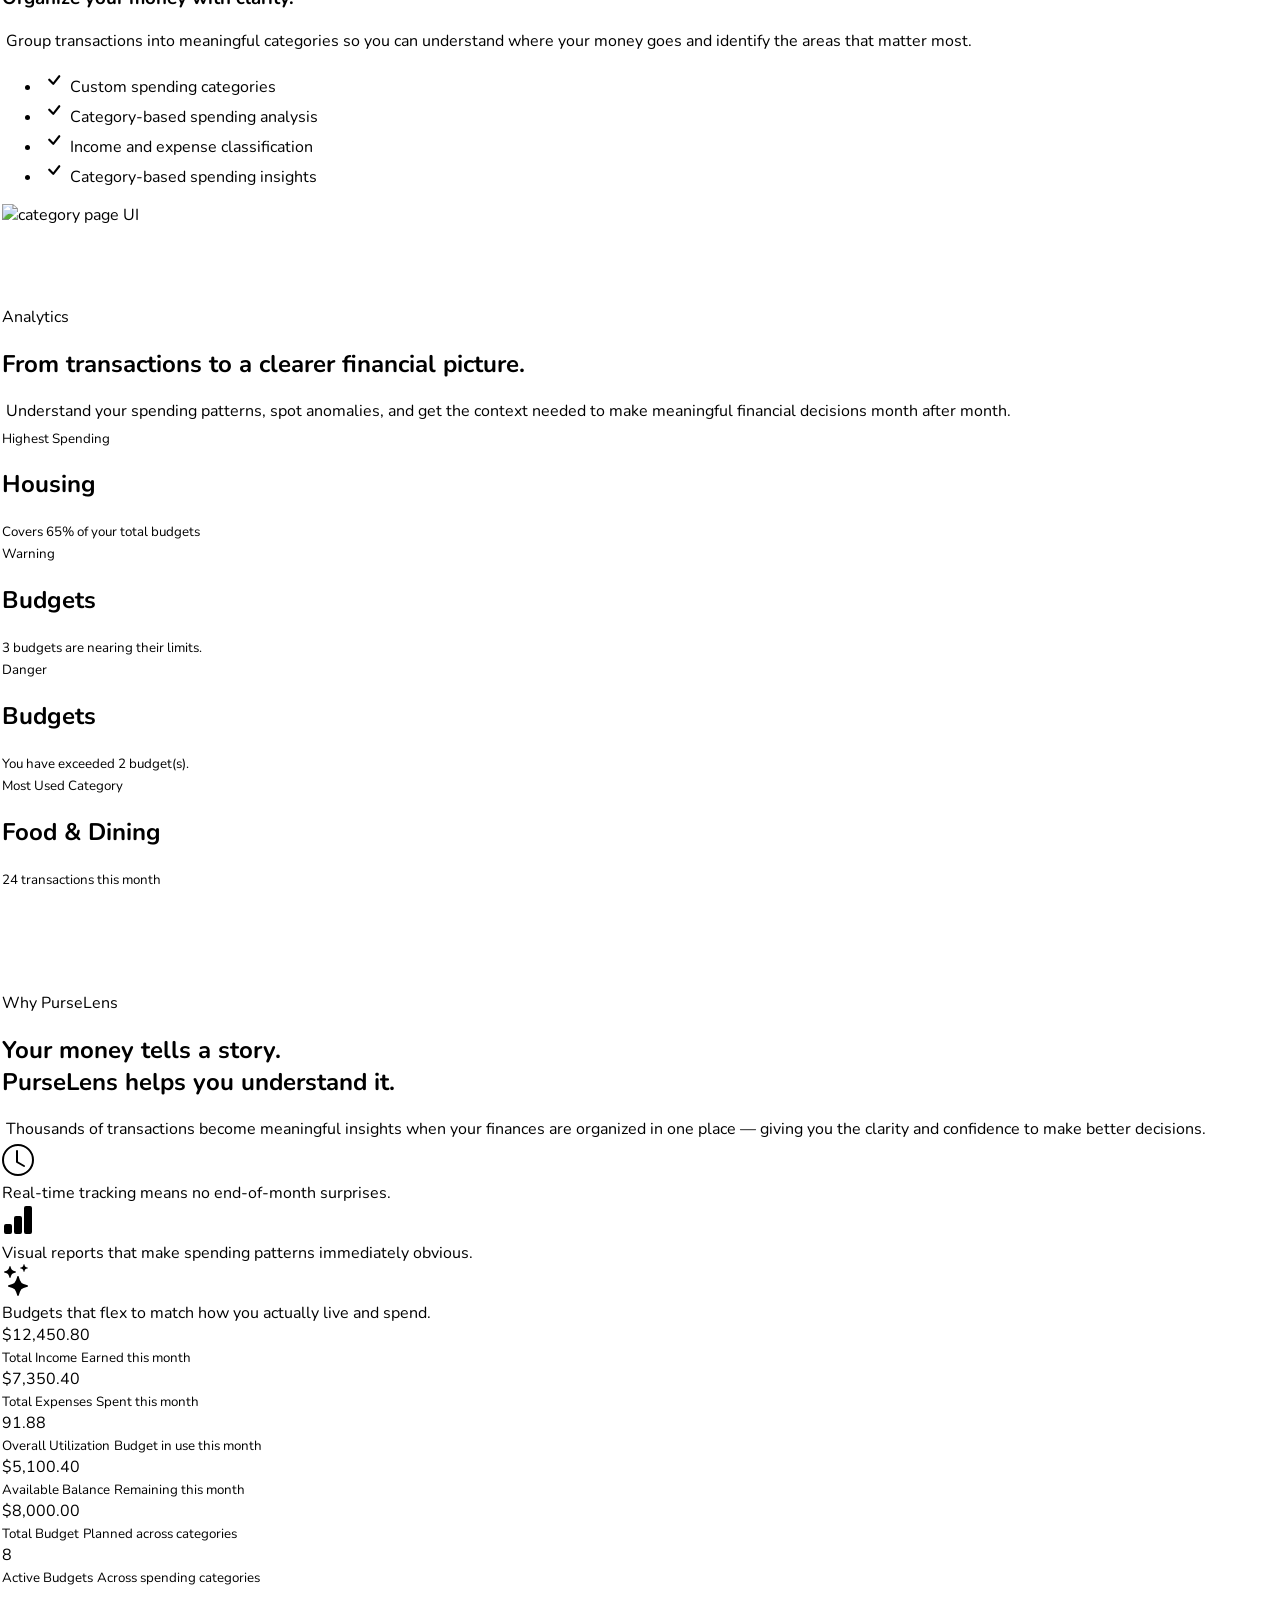
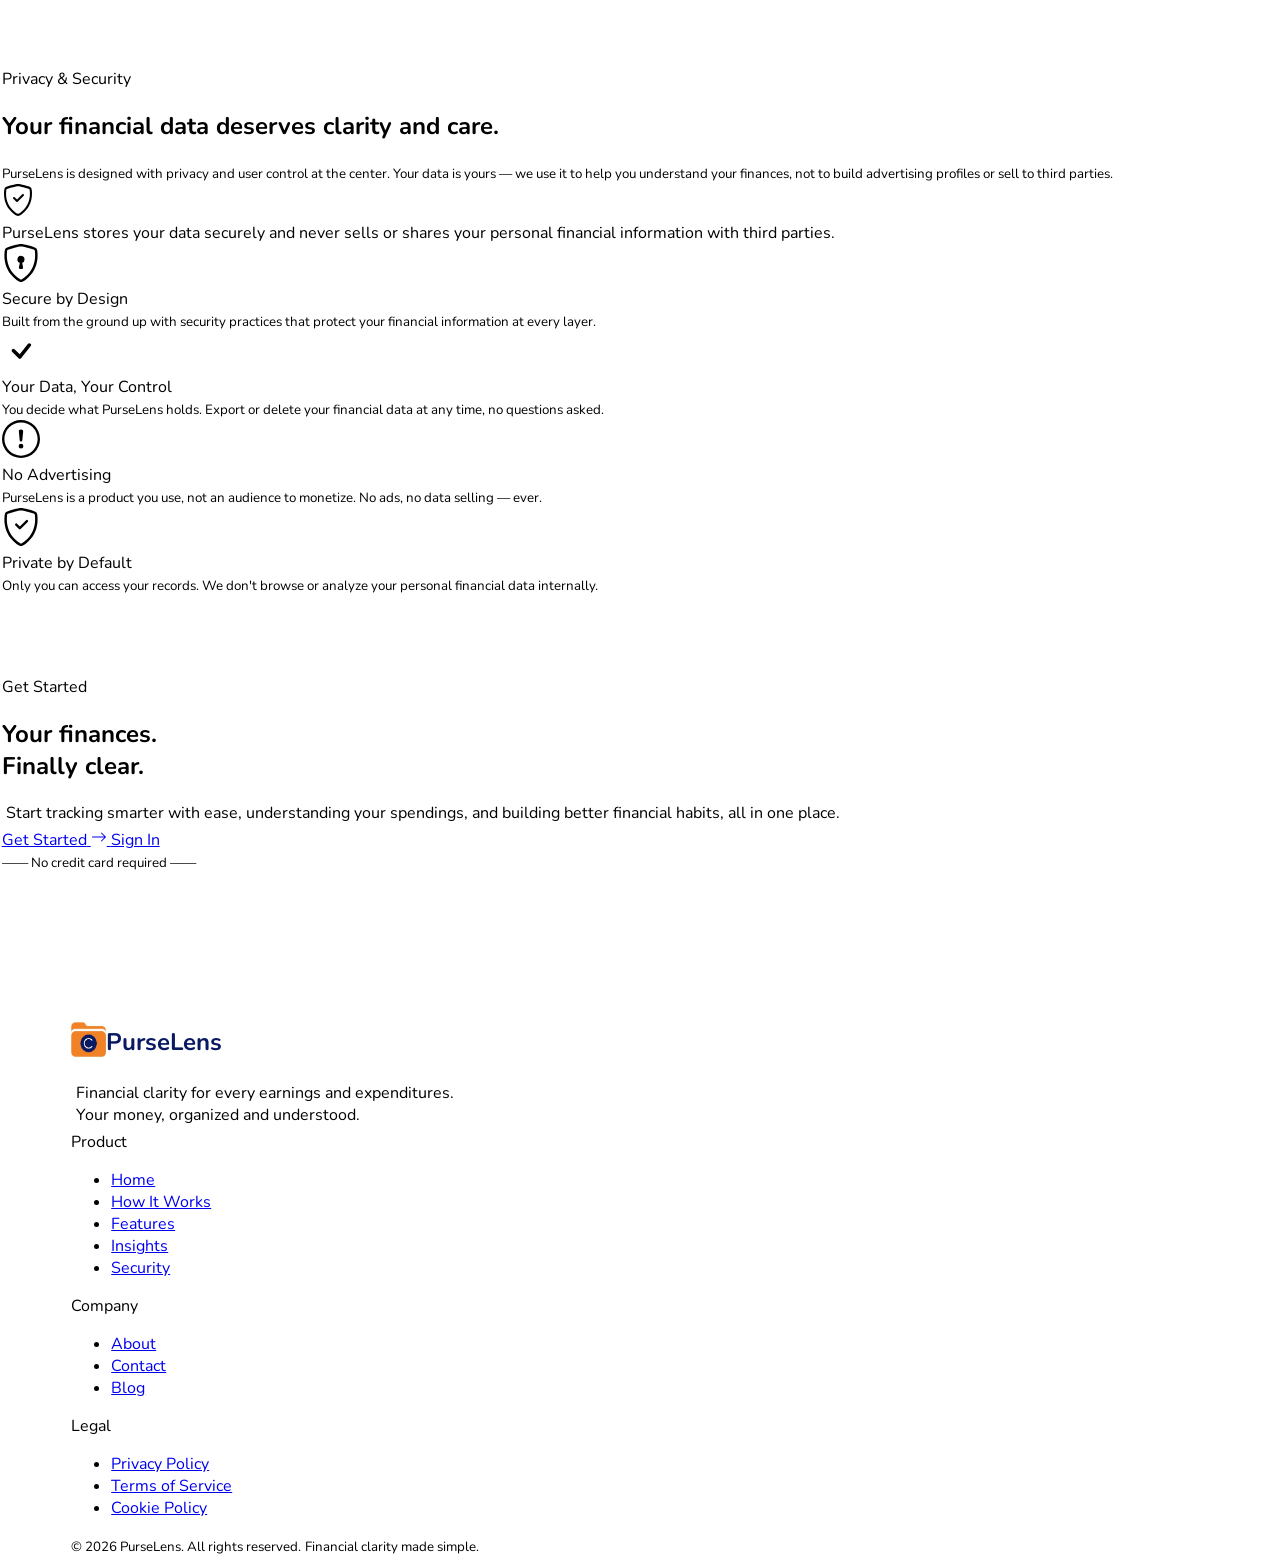
==== commit 96ff810a: "refactor: change data prefix to suffix for 'why-metric-card-value overall-util' class data value" ====
--- a/docs/index.html
+++ b/docs/index.html
@@ -1,150 +1,780 @@
 <!DOCTYPE html>
 <html lang="en">
+
 <head>
     <meta charset="UTF-8">
     <meta name="viewport" content="width=device-width, initial-scale=1.0">
-    <title>PurseLens | Smart Personal Finance & Budget Tracker</title>
+    <title>PurseLens | Financial Clarity, Made Simple</title>
     <link rel="stylesheet" href="css/themes/light.css">
     <link rel="stylesheet" href="css/pages/index.css">
+    <link rel="stylesheet" href="css/pages/responsive.css">
     <link rel="shortcut icon" href="assets/images/PurseLens_logo.png" type="image/x-icon">
+    <link rel="preconnect" href="https://fonts.gstatic.com" crossorigin>
+    <link href="https://fonts.googleapis.com/css2?family=Nunito:wght@300;400;600;700;800;900&display=swap" rel="stylesheet">
 </head>
+
 <body>
     <header>
+
+        <!-- NAVBAR -->
         <nav class="nav">
-            <div class="logo-title-wrapper">
+
+            <a href="#home" class="nav-logo">
                 <img src="assets/images/PurseLens_logo.png" alt="PurseLens logo image" srcset="">
-                <h2 class="title">PurseLens</h2>
-            </div>
-            <div class="nav-links">
-                <a class="get-started-link" href="pages/auth/register.html">Get Started</a>
-                <a class="sign-in-link" href="pages/auth/login.html">Sign in</a>
+                <span class="nav-name">PurseLens</span>
+            </a>
+
+            <div class="nav-links-container">
+
+                <div class="nav-links-wrapper">
+                    <a href="#home">Home</a>
+                    <a href="#overview">How It Works</a>
+                    <a href="#features">Features</a>
+                    <a href="#insights">Insights</a>
+                    <a href="#security">Security</a>
+                </div>
+                
+                <div class="nav-cta-wrapper">
+                    <a class="nav-signin" href="pages/auth/login.html">Sign In</a>
+                    <a class="nav-cta" href="pages/auth/register.html">Get Started</a>
+                </div>
+                
             </div>
         </nav>
+
+        <!-- HERO SECTION -->
+        <section class="hero" id="home">
+
+            <div class="hero-bg">
+                <div class="hero-grid"></div>
+                <div class="hero-glow1"></div>
+                <div class="hero-glow2"></div>
+            </div>
+        
+            <div class="hero-section-text-wrapper">
+        
+                <p class="badge">
+                    <span>●</span> 
+                    Financial Clarity Made Simple!
+                </p>
+        
+                <h1 id="dynamic-headline"></h1>
+        
+                <p class="descriptions">
+                    Understand where every money goes, plan where it should go, and make smarter financial decisions with PurseLens.
+                </p>
+                
+                <div class="CTA-btn-wrapper">
+                    
+                    <a class="hero-cta" href="pages/auth/register.html">
+                        <span>Get Started</span>
+                        
+                        <svg xmlns="http://www.w3.org/2000/svg" width="16" height="16" fill="currentColor" class="bi bi-arrow-right"
+                            viewBox="0 0 16 16">
+                            <path fill-rule="evenodd"
+                                d="M1 8a.5.5 0 0 1 .5-.5h11.793l-3.147-3.146a.5.5 0 0 1 .708-.708l4 4a.5.5 0 0 1 0 .708l-4 4a.5.5 0 0 1-.708-.708L13.293 8.5H1.5A.5.5 0 0 1 1 8" />
+                        </svg>
+                    </a>
+
+                    <a class="hero-signin" href="pages/auth/login.html">Sign In</a>
+                </div>
+
+                <small class="addons">—— No credit card required.</small>
+            </div>
+
+            <img class="ui-screenshot" src="../docs/assets/images/purselens_dashboard_UI.png" alt="purselens_dashboard_UI">
+        
+        </section>
+
     </header>
+
+
+    <div class="strip">
+        <div class="strip-inner wrap">
+
+            <div class="pillar reveal">
+                <div class="pillar-icon">
+                    <svg xmlns="http://www.w3.org/2000/svg" width="16" height="16" fill="currentColor" class="bi bi-eye"
+                        viewBox="0 0 16 16">
+                        <path
+                            d="M16 8s-3-5.5-8-5.5S0 8 0 8s3 5.5 8 5.5S16 8 16 8M1.173 8a13 13 0 0 1 1.66-2.043C4.12 4.668 5.88 3.5 8 3.5s3.879 1.168 5.168 2.457A13 13 0 0 1 14.828 8q-.086.13-.195.288c-.335.48-.83 1.12-1.465 1.755C11.879 11.332 10.119 12.5 8 12.5s-3.879-1.168-5.168-2.457A13 13 0 0 1 1.172 8z" />
+                        <path d="M8 5.5a2.5 2.5 0 1 0 0 5 2.5 2.5 0 0 0 0-5M4.5 8a3.5 3.5 0 1 1 7 0 3.5 3.5 0 0 1-7 0" />
+                    </svg>
+                </div>
+                <div class="pillar-title">Track</div>
+                <div class="pillar-desc">Know exactly where every money goes, transaction by transaction.</div>
+            </div>
+
+            <div class="pillar reveal d1">
+                <div class="pillar-icon">
+                    <svg xmlns="http://www.w3.org/2000/svg" width="16" height="16" fill="currentColor" class="bi bi-calendar"
+                        viewBox="0 0 16 16">
+                        <path
+                            d="M3.5 0a.5.5 0 0 1 .5.5V1h8V.5a.5.5 0 0 1 1 0V1h1a2 2 0 0 1 2 2v11a2 2 0 0 1-2 2H2a2 2 0 0 1-2-2V3a2 2 0 0 1 2-2h1V.5a.5.5 0 0 1 .5-.5M1 4v10a1 1 0 0 0 1 1h12a1 1 0 0 0 1-1V4z" />
+                    </svg>
+                </div>
+                <div class="pillar-title">Plan</div>
+                <div class="pillar-desc">Build budgets that fit your real life and keep you on course.</div>
+            </div>
+
+            <div class="pillar reveal d2">
+                <div class="pillar-icon">
+                    <svg xmlns="http://www.w3.org/2000/svg" width="16" height="16" fill="currentColor" class="bi bi-lightbulb"
+                        viewBox="0 0 16 16">
+                        <path
+                            d="M2 6a6 6 0 1 1 10.174 4.31c-.203.196-.359.4-.453.619l-.762 1.769A.5.5 0 0 1 10.5 13a.5.5 0 0 1 0 1 .5.5 0 0 1 0 1l-.224.447a1 1 0 0 1-.894.553H6.618a1 1 0 0 1-.894-.553L5.5 15a.5.5 0 0 1 0-1 .5.5 0 0 1 0-1 .5.5 0 0 1-.46-.302l-.761-1.77a2 2 0 0 0-.453-.618A5.98 5.98 0 0 1 2 6m6-5a5 5 0 0 0-3.479 8.592c.263.254.514.564.676.941L5.83 12h4.342l.632-1.467c.162-.377.413-.687.676-.941A5 5 0 0 0 8 1" />
+                    </svg>
+                </div>
+                <div class="pillar-title">Understand</div>
+                <div class="pillar-desc">Turn raw transactions into clear financial insights and patterns.</div>
+            </div>
+
+            <div class="pillar reveal d3">
+                <div class="pillar-icon">
+                    <svg xmlns="http://www.w3.org/2000/svg" width="16" height="16" fill="currentColor" class="bi bi-check-circle"
+                        viewBox="0 0 16 16">
+                        <path d="M8 15A7 7 0 1 1 8 1a7 7 0 0 1 0 14m0 1A8 8 0 1 0 8 0a8 8 0 0 0 0 16" />
+                        <path
+                            d="m10.97 4.97-.02.022-3.473 4.425-2.093-2.094a.75.75 0 0 0-1.06 1.06L6.97 11.03a.75.75 0 0 0 1.079-.02l3.992-4.99a.75.75 0 0 0-1.071-1.05" />
+                    </svg>
+                </div>
+                <div class="pillar-title">Decide</div>
+                <div class="pillar-desc">Use your financial data to make smarter, more confident choices.</div>
+            </div>
+
+        </div>
+    </div>
+
+
     <main>
-        <section class="hero-section">
-            <div class="hero-section-text-wrapper">
-                <p class="badge">● Financial Clarity Made Simple!</p>
-                <h1 id="dynamic-headline"></h1>
-                <p class="descriptions">
-                    Track your income, expenses, budgets, and spending trends in one beautiful dashboard designed to help you make smarter financial decisions every day.
+
+        <!-- OVERVIEW SECTION -->
+        <section class="overview-section" id="overview">
+            
+            <div class="wrap">
+                <div class="section-heading reveal">
+                    
+                    <div class="section-label">Product Overview</div>
+                    
+                    <h2 class="section-h2">See your finances at a glance.</h2>
+                    
+                    <p class="section-desc">
+                        Bring your transactions (income and expenses), budgets, categories, and financial insights together in
+                        one clear view.
+                    </p>
+
+                    <ul class="overview-feat-wrapper">
+                        <li>
+                            <svg xmlns="http://www.w3.org/2000/svg" width="32" height="32" fill="currentColor" class="bi bi-credit-card"
+                                viewBox="0 0 16 16">
+                                <path
+                                    d="M0 4a2 2 0 0 1 2-2h12a2 2 0 0 1 2 2v8a2 2 0 0 1-2 2H2a2 2 0 0 1-2-2zm2-1a1 1 0 0 0-1 1v1h14V4a1 1 0 0 0-1-1zm13 4H1v5a1 1 0 0 0 1 1h12a1 1 0 0 0 1-1z" />
+                                <path d="M2 10a1 1 0 0 1 1-1h1a1 1 0 0 1 1 1v1a1 1 0 0 1-1 1H3a1 1 0 0 1-1-1z" />
+                            </svg>
+                            <span>Transaction Tracking</span>
+                        </li>
+
+                        <li>
+                            <svg xmlns="http://www.w3.org/2000/svg" width="32" height="32" fill="currentColor" class="bi bi-wallet"
+                                viewBox="0 0 16 16">
+                                <path
+                                    d="M0 3a2 2 0 0 1 2-2h13.5a.5.5 0 0 1 0 1H15v2a1 1 0 0 1 1 1v8.5a1.5 1.5 0 0 1-1.5 1.5h-12A2.5 2.5 0 0 1 0 12.5zm1 1.732V12.5A1.5 1.5 0 0 0 2.5 14h12a.5.5 0 0 0 .5-.5V5H2a2 2 0 0 1-1-.268M1 3a1 1 0 0 0 1 1h12V2H2a1 1 0 0 0-1 1" />
+                            </svg>
+                            <span>Budget Management</span>
+                        </li>
+
+                        <li>
+                            <svg xmlns="http://www.w3.org/2000/svg" width="32" height="32" fill="currentColor" class="bi bi-tag"
+                                viewBox="0 0 16 16">
+                                <path d="M6 4.5a1.5 1.5 0 1 1-3 0 1.5 1.5 0 0 1 3 0m-1 0a.5.5 0 1 0-1 0 .5.5 0 0 0 1 0" />
+                                <path
+                                    d="M2 1h4.586a1 1 0 0 1 .707.293l7 7a1 1 0 0 1 0 1.414l-4.586 4.586a1 1 0 0 1-1.414 0l-7-7A1 1 0 0 1 1 6.586V2a1 1 0 0 1 1-1m0 5.586 7 7L13.586 9l-7-7H2z" />
+                            </svg>
+                            <span>Category Management</span>
+                        </li>
+
+                        <li>
+                            <svg xmlns="http://www.w3.org/2000/svg" width="32" height="32" fill="currentColor" class="bi bi-lightbulb"
+                                viewBox="0 0 16 16">
+                                <path
+                                    d="M2 6a6 6 0 1 1 10.174 4.31c-.203.196-.359.4-.453.619l-.762 1.769A.5.5 0 0 1 10.5 13a.5.5 0 0 1 0 1 .5.5 0 0 1 0 1l-.224.447a1 1 0 0 1-.894.553H6.618a1 1 0 0 1-.894-.553L5.5 15a.5.5 0 0 1 0-1 .5.5 0 0 1 0-1 .5.5 0 0 1-.46-.302l-.761-1.77a2 2 0 0 0-.453-.618A5.98 5.98 0 0 1 2 6m6-5a5 5 0 0 0-3.479 8.592c.263.254.514.564.676.941L5.83 12h4.342l.632-1.467c.162-.377.413-.687.676-.941A5 5 0 0 0 8 1" />
+                            </svg>
+                            <span>Financial Insights</span>
+                        </li>
+
+                        <li>
+                            <svg xmlns="http://www.w3.org/2000/svg" width="32" height="32" fill="currentColor" class="bi bi-graph-up"
+                                viewBox="0 0 16 16">
+                                <path fill-rule="evenodd"
+                                    d="M0 0h1v15h15v1H0zm14.817 3.113a.5.5 0 0 1 .07.704l-4.5 5.5a.5.5 0 0 1-.74.037L7.06 6.767l-3.656 5.027a.5.5 0 0 1-.808-.588l4-5.5a.5.5 0 0 1 .758-.06l2.609 2.61 4.15-5.073a.5.5 0 0 1 .704-.07" />
+                            </svg>
+                            <span>Reports & Analytics</span>
+                        </li>
+
+                    </ul>
+                </div>
+
+                <div class="ui-wrapper reveal d2">
+                    <img class="ui-screenshot" src="../docs/assets/images/purselens_dashboard_UI.png" alt="dashboard UI image">
+                </div>
+            </div>
+
+        </section>
+
+
+        <!-- FEATURES SECTION -->
+        <section class="feat-section" id="features">
+
+            <div class="wrap">
+
+                <div class="feat-section-heading reveal">
+
+                    <div class="section-label">Features</div>
+                    
+                    <h2 class="section-h2">Everything you need to<br>understand your finances.</h2>
+                    
+                </div>
+
+                <div class="feat-row reveal">
+
+                    <div class="feat-copy">
+                        
+                        <div class="feat-label">Transaction Tracking</div>
+                        
+                        <h3 class="feat-h3">Know where every money goes.</h3>
+                        
+                        <p class="feat-desc">
+                            Record and organize your transactions (income & expenses) with ease, 
+                            giving you a clear and accurate view of your financial activity.
+                        </p>
+                        
+                        <ul class="feat-checks">
+
+                            <li class="feat-check">
+                                <svg xmlns="http://www.w3.org/2000/svg" width="24" height="24" fill="currentColor" class="bi bi-check"
+                                    viewBox="0 0 16 16">
+                                    <path
+                                        d="M10.97 4.97a.75.75 0 0 1 1.07 1.05l-3.99 4.99a.75.75 0 0 1-1.08.02L4.324 8.384a.75.75 0 1 1 1.06-1.06l2.094 2.093 3.473-4.425z" />
+                                </svg>
+                                Income and expense tracking
+                            </li>
+
+                            <li class="feat-check">
+                                <svg xmlns="http://www.w3.org/2000/svg" width="24" height="24" fill="currentColor" class="bi bi-check"
+                                    viewBox="0 0 16 16">
+                                    <path
+                                        d="M10.97 4.97a.75.75 0 0 1 1.07 1.05l-3.99 4.99a.75.75 0 0 1-1.08.02L4.324 8.384a.75.75 0 1 1 1.06-1.06l2.094 2.093 3.473-4.425z" />
+                                </svg>
+                                Transaction Management
+                            </li>
+
+                            <li class="feat-check">
+                                <svg xmlns="http://www.w3.org/2000/svg" width="24" height="24" fill="currentColor" class="bi bi-check"
+                                    viewBox="0 0 16 16">
+                                    <path
+                                        d="M10.97 4.97a.75.75 0 0 1 1.07 1.05l-3.99 4.99a.75.75 0 0 1-1.08.02L4.324 8.384a.75.75 0 1 1 1.06-1.06l2.094 2.093 3.473-4.425z" />
+                                </svg>
+                                Income vs expense indentification
+                            </li>
+
+                            <li class="feat-check">
+                                <svg xmlns="http://www.w3.org/2000/svg" width="24" height="24" fill="currentColor" class="bi bi-check"
+                                    viewBox="0 0 16 16">
+                                    <path
+                                        d="M10.97 4.97a.75.75 0 0 1 1.07 1.05l-3.99 4.99a.75.75 0 0 1-1.08.02L4.324 8.384a.75.75 0 1 1 1.06-1.06l2.094 2.093 3.473-4.425z" />
+                                </svg>
+                                Transaction history and details
+                            </li>
+                        </ul>
+                    </div>
+
+                    <img class="ui-screenshot reveal d2" src="../docs/assets/images/transaction_ui_image.png" alt="transaction page UI">
+
+                </div>
+
+                <div class="feat-row reveal">
+
+                    <img class="ui-screenshot reveal d2" src="../docs/assets/images/budget_ui_image.png" alt="budget page UI">
+
+                    <div class="feat-copy">
+                        <div class="feat-label">Budget Management</div>
+
+                        <h3 class="feat-h3">Give every money a purpose.</h3>
+
+                        <p class="feat-desc">
+                            Create structured budgets, monitor your progress in real time, and catch
+                            overspending early before it becomes a problem at the end each budget period.
+                        </p>
+
+                        <ul class="feat-checks">
+
+                            <li class="feat-check">
+                                <svg xmlns="http://www.w3.org/2000/svg" width="24" height="24" fill="currentColor" class="bi bi-check"
+                                    viewBox="0 0 16 16">
+                                    <path
+                                        d="M10.97 4.97a.75.75 0 0 1 1.07 1.05l-3.99 4.99a.75.75 0 0 1-1.08.02L4.324 8.384a.75.75 0 1 1 1.06-1.06l2.094 2.093 3.473-4.425z" />
+                                </svg>
+                                Per-category budget limits
+                            </li>
+
+                            <li class="feat-check">
+                                <svg xmlns="http://www.w3.org/2000/svg" width="24" height="24" fill="currentColor" class="bi bi-check"
+                                    viewBox="0 0 16 16">
+                                    <path
+                                        d="M10.97 4.97a.75.75 0 0 1 1.07 1.05l-3.99 4.99a.75.75 0 0 1-1.08.02L4.324 8.384a.75.75 0 1 1 1.06-1.06l2.094 2.093 3.473-4.425z" />
+                                </svg>
+                                Budget performance analysis
+                            </li>
+
+                            <li class="feat-check">
+                                <svg xmlns="http://www.w3.org/2000/svg" width="24" height="24" fill="currentColor" class="bi bi-check"
+                                    viewBox="0 0 16 16">
+                                    <path
+                                        d="M10.97 4.97a.75.75 0 0 1 1.07 1.05l-3.99 4.99a.75.75 0 0 1-1.08.02L4.324 8.384a.75.75 0 1 1 1.06-1.06l2.094 2.093 3.473-4.425z" />
+                                </svg>
+                                Real-time progress indicators
+                            </li>
+
+                            <li class="feat-check">
+                                <svg xmlns="http://www.w3.org/2000/svg" width="24" height="24" fill="currentColor" class="bi bi-check"
+                                    viewBox="0 0 16 16">
+                                    <path
+                                        d="M10.97 4.97a.75.75 0 0 1 1.07 1.05l-3.99 4.99a.75.75 0 0 1-1.08.02L4.324 8.384a.75.75 0 1 1 1.06-1.06l2.094 2.093 3.473-4.425z" />
+                                </svg>
+                                Overspend warnings before period ends
+                            </li>
+                        </ul>
+                    </div>
+
+                </div>
+
+                <div class="feat-row reveal">
+
+                    <div class="feat-copy">
+                        <div class="feat-label">Transaction Categories</div>
+                    
+                        <h3 class="feat-h3">Organize your money with clarity.</h3>
+                    
+                        <p class="feat-desc">
+                            Group transactions into meaningful categories so you can understand where your 
+                            money goes and identify the areas that matter most.
+                        </p>
+                    
+                        <ul class="feat-checks">
+                    
+                            <li class="feat-check">
+                                <svg xmlns="http://www.w3.org/2000/svg" width="24" height="24" fill="currentColor" class="bi bi-check"
+                                    viewBox="0 0 16 16">
+                                    <path
+                                        d="M10.97 4.97a.75.75 0 0 1 1.07 1.05l-3.99 4.99a.75.75 0 0 1-1.08.02L4.324 8.384a.75.75 0 1 1 1.06-1.06l2.094 2.093 3.473-4.425z" />
+                                </svg>
+                                Custom spending categories
+                            </li>
+
+                            <li class="feat-check">
+                                <svg xmlns="http://www.w3.org/2000/svg" width="24" height="24" fill="currentColor" class="bi bi-check"
+                                    viewBox="0 0 16 16">
+                                    <path
+                                        d="M10.97 4.97a.75.75 0 0 1 1.07 1.05l-3.99 4.99a.75.75 0 0 1-1.08.02L4.324 8.384a.75.75 0 1 1 1.06-1.06l2.094 2.093 3.473-4.425z" />
+                                </svg>
+                                Category-based spending analysis
+                            </li>
+                    
+                            <li class="feat-check">
+                                <svg xmlns="http://www.w3.org/2000/svg" width="24" height="24" fill="currentColor" class="bi bi-check"
+                                    viewBox="0 0 16 16">
+                                    <path
+                                        d="M10.97 4.97a.75.75 0 0 1 1.07 1.05l-3.99 4.99a.75.75 0 0 1-1.08.02L4.324 8.384a.75.75 0 1 1 1.06-1.06l2.094 2.093 3.473-4.425z" />
+                                </svg>
+                                Income and expense classification
+                            </li>
+                    
+                            <li class="feat-check">
+                                <svg xmlns="http://www.w3.org/2000/svg" width="24" height="24" fill="currentColor" class="bi bi-check"
+                                    viewBox="0 0 16 16">
+                                    <path
+                                        d="M10.97 4.97a.75.75 0 0 1 1.07 1.05l-3.99 4.99a.75.75 0 0 1-1.08.02L4.324 8.384a.75.75 0 1 1 1.06-1.06l2.094 2.093 3.473-4.425z" />
+                                </svg>
+                                Category-based spending insights 
+                            </li>
+                        </ul>
+                    </div>
+
+                    <img class="ui-screenshot reveal d2" src="../docs/assets/images/category_ui_image.png" alt="category page UI">
+
+                </div>
+
+            </div>
+
+        </section>
+
+
+        <!-- INSIGHTS SECTION -->
+        <section class="insight-section" id="insights">
+
+            <div class="wrap">
+
+                <div class="wrap-inner reveal">
+
+                    <div class="section-label">Analytics</div>
+
+                    <h2 class="section-h2">From transactions to a clearer financial picture.</h2>
+                    
+                    <p class="section-desc">
+                        Understand your spending patterns, spot anomalies, and get the context needed
+                        to make meaningful financial decisions month after month.
+                    </p>
+
+                    <div class="insight-showcase-wrapper">
+
+                        <div class="showcase-card info">
+                            
+                            <small class="showcase-card-pill">Highest Spending</small>
+                            
+                            <h2 class="showcase-card-title">Housing</h2>
+                            
+                            <small class="showcase-card-txt">Covers 65% of your total budgets</small>
+                        </div>
+
+                        <div class="showcase-card warning">
+                            
+                            <small class="showcase-card-pill">Warning</small>
+                            
+                            <h2 class="showcase-card-title">Budgets</h2>
+                            
+                            <small class="showcase-card-txt">3 budgets are nearing their limits.</small>
+                        </div>
+
+                        <div class="showcase-card danger">
+                        
+                            <small class="showcase-card-pill">Danger</small>
+                        
+                            <h2 class="showcase-card-title">Budgets</h2>
+                        
+                            <small class="showcase-card-txt">You have exceeded 2 budget(s).</small>
+                        </div>
+
+                        <div class="showcase-card info">
+                            
+                            <small class="showcase-card-pill">Most Used Category</small>
+                            
+                            <h2 class="showcase-card-title">Food & Dining</h2>
+                            
+                            <small class="showcase-card-txt">24 transactions this month</small>
+                        </div>
+                        
+                    </div>
+
+                </div>
+
+                <div class="ui-wrapper reveal d2">
+                    <img class="ui-screenshot" src="../docs/assets/images/analytics_ui_image.png" alt="" srcset="">
+                </div>
+            </div>
+
+        </section>
+
+
+        <!-- WHY PURSELENS SECTION -->
+        <section class="why-section">
+
+            <div class="wrap">
+                <div class="why-inner">
+                    
+                    <div class="why-details reveal">
+                        
+                        <div class="section-label">Why PurseLens</div>
+                        
+                        <h2 class="why-h2">Your money tells a story.<br><span>PurseLens helps you understand it.</span></h2>
+                        
+                        <p class="why-p">
+                            Thousands of transactions become meaningful insights when your finances are
+                            organized in one place — giving you the clarity and confidence to make better decisions.
+                        </p>
+                        
+                        <div class="why-points-wrapper">
+
+                            <div class="why-point">
+                                <svg xmlns="http://www.w3.org/2000/svg" width="32" height="32" fill="currentColor" class="bi bi-clock"
+                                    viewBox="0 0 16 16">
+                                    <path d="M8 3.5a.5.5 0 0 0-1 0V9a.5.5 0 0 0 .252.434l3.5 2a.5.5 0 0 0 .496-.868L8 8.71z" />
+                                    <path d="M8 16A8 8 0 1 0 8 0a8 8 0 0 0 0 16m7-8A7 7 0 1 1 1 8a7 7 0 0 1 14 0" />
+                                </svg>
+
+                                <div class="why-pt-txt">Real-time tracking means no end-of-month surprises.</div>
+                            </div>
+
+                            <div class="why-point">
+                                <svg xmlns="http://www.w3.org/2000/svg" width="32" height="32" fill="currentColor" class="bi bi-bar-chart-fill"
+                                    viewBox="0 0 16 16">
+                                    <path
+                                        d="M1 11a1 1 0 0 1 1-1h2a1 1 0 0 1 1 1v3a1 1 0 0 1-1 1H2a1 1 0 0 1-1-1zm5-4a1 1 0 0 1 1-1h2a1 1 0 0 1 1 1v7a1 1 0 0 1-1 1H7a1 1 0 0 1-1-1zm5-5a1 1 0 0 1 1-1h2a1 1 0 0 1 1 1v12a1 1 0 0 1-1 1h-2a1 1 0 0 1-1-1z" />
+                                </svg>
+
+                                <div class="why-pt-txt">
+                                    Visual reports that make spending patterns immediately obvious.
+                                </div>
+                            </div>
+
+                            <div class="why-point">
+                                <svg xmlns="http://www.w3.org/2000/svg" width="32" height="32" fill="currentColor" class="bi bi-stars"
+                                    viewBox="0 0 16 16">
+                                    <path
+                                        d="M7.657 6.247c.11-.33.576-.33.686 0l.645 1.937a2.89 2.89 0 0 0 1.829 1.828l1.936.645c.33.11.33.576 0 .686l-1.937.645a2.89 2.89 0 0 0-1.828 1.829l-.645 1.936a.361.361 0 0 1-.686 0l-.645-1.937a2.89 2.89 0 0 0-1.828-1.828l-1.937-.645a.361.361 0 0 1 0-.686l1.937-.645a2.89 2.89 0 0 0 1.828-1.828zM3.794 1.148a.217.217 0 0 1 .412 0l.387 1.162c.173.518.579.924 1.097 1.097l1.162.387a.217.217 0 0 1 0 .412l-1.162.387A1.73 1.73 0 0 0 4.593 5.69l-.387 1.162a.217.217 0 0 1-.412 0L3.407 5.69A1.73 1.73 0 0 0 2.31 4.593l-1.162-.387a.217.217 0 0 1 0-.412l1.162-.387A1.73 1.73 0 0 0 3.407 2.31zM10.863.099a.145.145 0 0 1 .274 0l.258.774c.115.346.386.617.732.732l.774.258a.145.145 0 0 1 0 .274l-.774.258a1.16 1.16 0 0 0-.732.732l-.258.774a.145.145 0 0 1-.274 0l-.258-.774a1.16 1.16 0 0 0-.732-.732L9.1 2.137a.145.145 0 0 1 0-.274l.774-.258c.346-.115.617-.386.732-.732z" />
+                                </svg>
+                                <div class="why-pt-txt">Budgets that flex to match how you actually live and spend.</div>
+                            </div>
+
+                        </div>
+                    </div>
+
+                    <div class="why-metrics-wrapper reveal d2">
+
+                        <div class="why-metric-card">
+                            <div class="why-metric-card-value income" data-target="12450" data-prefix="$">$12,450.80</div>
+                            <small class="why-metric-card-title">Total Income</small>
+                            <small class="why-metric-card-subtext">Earned this month</small>
+                        </div>
+
+                        <div class="why-metric-card">
+                            <div class="why-metric-card-value expenses" data-target="7350" data-prefix="$">$7,350.40</div>
+                            <small class="why-metric-card-title">Total Expenses</small>
+                            <small class="why-metric-card-subtext">Spent this month</small>
+                        </div>
+
+                        <div class="why-metric-card">
+                            <div class="why-metric-card-value overall-util" data-target="91.875" data-suffix="%">91.88</div>
+                            <small class="why-metric-card-title">Overall Utilization</small>
+                            <small class="why-metric-card-subtext">Budget in use this month</small>
+                        </div>
+
+                        <div class="why-metric-card">
+                            <div class="why-metric-card-value balance" data-target="5100.40" data-prefix="$">$5,100.40</div>
+                            <small class="why-metric-card-title">Available Balance</small>
+                            <small class="why-metric-card-subtext">Remaining this month</small>
+                        </div>
+
+                        <div class="why-metric-card">
+                            <div class="why-metric-card-value budget" data-target="8000" data-prefix="$">$8,000.00</div>
+                            <small class="why-metric-card-title">Total Budget</small>
+                            <small class="why-metric-card-subtext">Planned across categories</small>
+                        </div>
+
+                        <div class="why-metric-card">
+                            <div class="why-metric-card-value active-budget" data-target="8">8</div>
+                            <small class="why-metric-card-title">Active Budgets</small>
+                            <small class="why-metric-card-subtext">Across spending categories</small>
+                        </div>
+
+                    </div>
+                </div>
+            </div>
+
+        </section>
+
+
+        <!-- SECURITY SECTION -->
+        <section class="security-section" id="security">
+
+            <div class="wrap">
+
+                <div class="security-details-wrapper reveal">
+                
+                    <div class="section-label">Privacy &amp; Security</div>
+                
+                    <h2 class="secure-title">
+                        Your financial data deserves clarity and care.
+                    </h2>
+                
+                    <small class="secure-desc">
+                        PurseLens is designed with privacy and user control at the center. Your data is yours — we use
+                        it to help you understand your finances, not to build advertising profiles or sell to third
+                        parties.
+                    </small>
+                
+                    <div class="trust-note">
+                        <svg xmlns="http://www.w3.org/2000/svg" width="32" height="32" fill="currentColor" class="bi bi-shield-check"
+                            viewBox="0 0 16 16">
+                            <path
+                                d="M5.338 1.59a61 61 0 0 0-2.837.856.48.48 0 0 0-.328.39c-.554 4.157.726 7.19 2.253 9.188a10.7 10.7 0 0 0 2.287 2.233c.346.244.652.42.893.533q.18.085.293.118a1 1 0 0 0 .101.025 1 1 0 0 0 .1-.025q.114-.034.294-.118c.24-.113.547-.29.893-.533a10.7 10.7 0 0 0 2.287-2.233c1.527-1.997 2.807-5.031 2.253-9.188a.48.48 0 0 0-.328-.39c-.651-.213-1.75-.56-2.837-.855C9.552 1.29 8.531 1.067 8 1.067c-.53 0-1.552.223-2.662.524zM5.072.56C6.157.265 7.31 0 8 0s1.843.265 2.928.56c1.11.3 2.229.655 2.887.87a1.54 1.54 0 0 1 1.044 1.262c.596 4.477-.787 7.795-2.465 9.99a11.8 11.8 0 0 1-2.517 2.453 7 7 0 0 1-1.048.625c-.28.132-.581.24-.829.24s-.548-.108-.829-.24a7 7 0 0 1-1.048-.625 11.8 11.8 0 0 1-2.517-2.453C1.928 10.487.545 7.169 1.141 2.692A1.54 1.54 0 0 1 2.185 1.43 63 63 0 0 1 5.072.56" />
+                            <path
+                                d="M10.854 5.146a.5.5 0 0 1 0 .708l-3 3a.5.5 0 0 1-.708 0l-1.5-1.5a.5.5 0 1 1 .708-.708L7.5 7.793l2.646-2.647a.5.5 0 0 1 .708 0" />
+                        </svg>
+
+                        <div class="trust-note-txt">
+                            PurseLens stores your data securely and never sells or shares your
+                            personal financial information with third parties.
+                        </div>
+                    </div>
+                </div>
+                
+                <div class="security-cards-wrapper reveal d2">
+                
+                    <div class="sec-card">
+                        <svg xmlns="http://www.w3.org/2000/svg" width="38" height="38" fill="currentColor" class="bi bi-shield-lock"
+                            viewBox="0 0 16 16">
+                            <path
+                                d="M5.338 1.59a61 61 0 0 0-2.837.856.48.48 0 0 0-.328.39c-.554 4.157.726 7.19 2.253 9.188a10.7 10.7 0 0 0 2.287 2.233c.346.244.652.42.893.533q.18.085.293.118a1 1 0 0 0 .101.025 1 1 0 0 0 .1-.025q.114-.034.294-.118c.24-.113.547-.29.893-.533a10.7 10.7 0 0 0 2.287-2.233c1.527-1.997 2.807-5.031 2.253-9.188a.48.48 0 0 0-.328-.39c-.651-.213-1.75-.56-2.837-.855C9.552 1.29 8.531 1.067 8 1.067c-.53 0-1.552.223-2.662.524zM5.072.56C6.157.265 7.31 0 8 0s1.843.265 2.928.56c1.11.3 2.229.655 2.887.87a1.54 1.54 0 0 1 1.044 1.262c.596 4.477-.787 7.795-2.465 9.99a11.8 11.8 0 0 1-2.517 2.453 7 7 0 0 1-1.048.625c-.28.132-.581.24-.829.24s-.548-.108-.829-.24a7 7 0 0 1-1.048-.625 11.8 11.8 0 0 1-2.517-2.453C1.928 10.487.545 7.169 1.141 2.692A1.54 1.54 0 0 1 2.185 1.43 63 63 0 0 1 5.072.56" />
+                            <path
+                                d="M9.5 6.5a1.5 1.5 0 0 1-1 1.415l.385 1.99a.5.5 0 0 1-.491.595h-.788a.5.5 0 0 1-.49-.595l.384-1.99a1.5 1.5 0 1 1 2-1.415" />
+                        </svg>
+
+                        <div class="sec-card-t">Secure by Design</div>
+
+                        <small class="sec-card-p">
+                            Built from the ground up with security practices that protect your
+                            financial information at every layer.
+                        </small>
+                    </div>
+                
+                    <div class="sec-card">
+                        <svg xmlns="http://www.w3.org/2000/svg" width="38" height="38" fill="currentColor" class="bi bi-check"
+                            viewBox="0 0 16 16">
+                            <path
+                                d="M10.97 4.97a.75.75 0 0 1 1.07 1.05l-3.99 4.99a.75.75 0 0 1-1.08.02L4.324 8.384a.75.75 0 1 1 1.06-1.06l2.094 2.093 3.473-4.425z" />
+                        </svg>
+
+                        <div class="sec-card-t">Your Data, Your Control</div>
+                        
+                        <small class="sec-card-p">You decide what PurseLens holds. Export or delete your financial data at
+                            any time, no questions asked.
+                        </small>
+                    </div>
+                
+                    <div class="sec-card">
+                        <svg xmlns="http://www.w3.org/2000/svg" width="38" height="38" fill="currentColor"
+                            class="bi bi-exclamation-circle" viewBox="0 0 16 16">
+                            <path d="M8 15A7 7 0 1 1 8 1a7 7 0 0 1 0 14m0 1A8 8 0 1 0 8 0a8 8 0 0 0 0 16" />
+                            <path
+                                d="M7.002 11a1 1 0 1 1 2 0 1 1 0 0 1-2 0M7.1 4.995a.905.905 0 1 1 1.8 0l-.35 3.507a.552.552 0 0 1-1.1 0z" />
+                        </svg>
+
+                        <div class="sec-card-t">No Advertising</div>
+
+                        <small class="sec-card-p">PurseLens is a product you use, not an audience to monetize. No ads, no
+                            data selling — ever.
+                        </small>
+                    </div>
+                
+                    <div class="sec-card">
+                        <svg xmlns="http://www.w3.org/2000/svg" width="38" height="38" fill="currentColor" class="bi bi-shield-check"
+                            viewBox="0 0 16 16">
+                            <path
+                                d="M5.338 1.59a61 61 0 0 0-2.837.856.48.48 0 0 0-.328.39c-.554 4.157.726 7.19 2.253 9.188a10.7 10.7 0 0 0 2.287 2.233c.346.244.652.42.893.533q.18.085.293.118a1 1 0 0 0 .101.025 1 1 0 0 0 .1-.025q.114-.034.294-.118c.24-.113.547-.29.893-.533a10.7 10.7 0 0 0 2.287-2.233c1.527-1.997 2.807-5.031 2.253-9.188a.48.48 0 0 0-.328-.39c-.651-.213-1.75-.56-2.837-.855C9.552 1.29 8.531 1.067 8 1.067c-.53 0-1.552.223-2.662.524zM5.072.56C6.157.265 7.31 0 8 0s1.843.265 2.928.56c1.11.3 2.229.655 2.887.87a1.54 1.54 0 0 1 1.044 1.262c.596 4.477-.787 7.795-2.465 9.99a11.8 11.8 0 0 1-2.517 2.453 7 7 0 0 1-1.048.625c-.28.132-.581.24-.829.24s-.548-.108-.829-.24a7 7 0 0 1-1.048-.625 11.8 11.8 0 0 1-2.517-2.453C1.928 10.487.545 7.169 1.141 2.692A1.54 1.54 0 0 1 2.185 1.43 63 63 0 0 1 5.072.56" />
+                            <path
+                                d="M10.854 5.146a.5.5 0 0 1 0 .708l-3 3a.5.5 0 0 1-.708 0l-1.5-1.5a.5.5 0 1 1 .708-.708L7.5 7.793l2.646-2.647a.5.5 0 0 1 .708 0" />
+                        </svg>
+
+                        <div class="sec-card-t">Private by Default</div>
+
+                        <small class="sec-card-p">Only you can access your records. We don't browse or analyze your
+                            personal financial data internally.
+                        </small>
+                    </div>
+                </div>
+
+            </div>
+
+        </section>
+
+
+        <!-- FINAL CTA -->
+        <section class="cta-section">
+
+            <div class="wrap reveal">
+
+                <div class="section-label">Get Started</div>
+
+                <h2 class="section-h2">Your finances.<br>Finally clear.</h2>
+                
+                <p class="section-desc">
+                    Start tracking smarter with ease, understanding your spendings, and building better financial habits, all
+                    in one place.
                 </p>
-            </div>
-            <div class="CTA-btn-wrapper">
-                <a class="get-started-link" href="pages/auth/register.html">Get Started Today for Free</a>
-                <a class="sign-in-link" href="pages/auth/login.html">Sign in</a>
-            </div>
+
+                <div class="section-cta-wrapper">
+
+                    <a class="nav-cta" href="pages/auth/register.html">
+                        <span>Get Started</span>
+
+                        <svg xmlns="http://www.w3.org/2000/svg" width="16" height="16" fill="currentColor" class="bi bi-arrow-right"
+                            viewBox="0 0 16 16">
+                            <path fill-rule="evenodd"
+                                d="M1 8a.5.5 0 0 1 .5-.5h11.793l-3.147-3.146a.5.5 0 0 1 .708-.708l4 4a.5.5 0 0 1 0 .708l-4 4a.5.5 0 0 1-.708-.708L13.293 8.5H1.5A.5.5 0 0 1 1 8" />
+                        </svg>
+                    </a>
+
+                    <a class="nav-signin" href="pages/auth/login.html">Sign In</a>
+                </div>
+
+                <small class="cta-note">—— No credit card required ——</small>
+            </div>
+
         </section>
-        <section class="dashboard-preview-section">
-            <div class="dashboard-preview-wrapper">
-                <img class="dashboard-preview-img" src="assets/images/dashboard-preview.png" alt="dasboard-preview">
-                <div class="features-descriptions-wrapper">
-                    <h1>See Your Finances at a Glance</h1>
-                    <p class="short-descriptions">A beautifully organized dashboard that brings together your income, expenses, budgets, and reports to help you stay in control of every cedi.</p>
-                    <div class="features-wrapper">
-                        <svg xmlns="http://www.w3.org/2000/svg" width="16" height="16" fill="currentColor" class="bi bi-coin" viewBox="0 0 16 16">
-                            <path d="M5.5 9.511c.076.954.83 1.697 2.182 1.785V12h.6v-.709c1.4-.098 2.218-.846 2.218-1.932 0-.987-.626-1.496-1.745-1.76l-.473-.112V5.57c.6.068.982.396 1.074.85h1.052c-.076-.919-.864-1.638-2.126-1.716V4h-.6v.719c-1.195.117-2.01.836-2.01 1.853 0 .9.606 1.472 1.613 1.707l.397.098v2.034c-.615-.093-1.022-.43-1.114-.9zm2.177-2.166c-.59-.137-.91-.416-.91-.836 0-.47.345-.822.915-.925v1.76h-.005zm.692 1.193c.717.166 1.048.435 1.048.91 0 .542-.412.914-1.135.982V8.518z"/>
-                            <path d="M8 15A7 7 0 1 1 8 1a7 7 0 0 1 0 14m0 1A8 8 0 1 0 8 0a8 8 0 0 0 0 16"/>
-                            <path d="M8 13.5a5.5 5.5 0 1 1 0-11 5.5 5.5 0 0 1 0 11m0 .5A6 6 0 1 0 8 2a6 6 0 0 0 0 12"/>
-                        </svg>
-                        <p><strong>Income</strong>: Track all your income sources and monitor your earnings with a clear monthly overview.</p>
-                    </div>
-                    <div class="features-wrapper">
-                        <svg xmlns="http://www.w3.org/2000/svg" width="16" height="16" fill="currentColor" class="bi bi-credit-card" viewBox="0 0 16 16">
-                            <path d="M0 4a2 2 0 0 1 2-2h12a2 2 0 0 1 2 2v8a2 2 0 0 1-2 2H2a2 2 0 0 1-2-2zm2-1a1 1 0 0 0-1 1v1h14V4a1 1 0 0 0-1-1zm13 4H1v5a1 1 0 0 0 1 1h12a1 1 0 0 0 1-1z"/>
-                            <path d="M2 10a1 1 0 0 1 1-1h1a1 1 0 0 1 1 1v1a1 1 0 0 1-1 1H3a1 1 0 0 1-1-1z"/>
-                        </svg>
-                        <p><strong>Expenses</strong>: View every expense in one place and quickly identify where your money is being spent.</p>
-                    </div>
-                    <div class="features-wrapper">
-                        <svg xmlns="http://www.w3.org/2000/svg" width="16" height="16" fill="currentColor" class="bi bi-wallet2" viewBox="0 0 16 16">
-                            <path d="M12.136.326A1.5 1.5 0 0 1 14 1.78V3h.5A1.5 1.5 0 0 1 16 4.5v9a1.5 1.5 0 0 1-1.5 1.5h-13A1.5 1.5 0 0 1 0 13.5v-9a1.5 1.5 0 0 1 1.432-1.499zM5.562 3H13V1.78a.5.5 0 0 0-.621-.484zM1.5 4a.5.5 0 0 0-.5.5v9a.5.5 0 0 0 .5.5h13a.5.5 0 0 0 .5-.5v-9a.5.5 0 0 0-.5-.5z"/>
-                        </svg>
-                        <p><strong>Budget Progress</strong>: Stay within your budget with real-time progress indicators and spending summaries.</p>
-                    </div>
-                    <div class="features-wrapper">
-                        <svg xmlns="http://www.w3.org/2000/svg" width="16" height="16" fill="currentColor" class="bi bi-bar-chart-line" viewBox="0 0 16 16">
-                            <path d="M11 2a1 1 0 0 1 1-1h2a1 1 0 0 1 1 1v12h.5a.5.5 0 0 1 0 1H.5a.5.5 0 0 1 0-1H1v-3a1 1 0 0 1 1-1h2a1 1 0 0 1 1 1v3h1V7a1 1 0 0 1 1-1h2a1 1 0 0 1 1 1v7h1zm1 12h2V2h-2zm-3 0V7H7v7zm-5 0v-3H2v3z"/>
-                        </svg>                       
-                        <p><strong>Monthly Reports</strong>: Review comprehensive monthly reports that summarize your financial activity with easy-to-read charts.</p>
-                    </div>
-                    <div class="features-wrapper">
-                        <svg xmlns="http://www.w3.org/2000/svg" width="16" height="16" fill="currentColor" class="bi bi-graph-up" viewBox="0 0 16 16">
-                            <path fill-rule="evenodd" d="M0 0h1v15h15v1H0zm14.817 3.113a.5.5 0 0 1 .07.704l-4.5 5.5a.5.5 0 0 1-.74.037L7.06 6.767l-3.656 5.027a.5.5 0 0 1-.808-.588l4-5.5a.5.5 0 0 1 .758-.06l2.609 2.61 4.15-5.073a.5.5 0 0 1 .704-.07"/>
-                        </svg>
-                        <p><strong>Spending Trends</strong>: Discover patterns in your spending over time and identify opportunities to save more.</p>
-                    </div>
-                </div>
-            </div>
-        </section>
-        <section class="features-section">
-            <div class="main-features-container">
-                <div class="heading-container">
-                    <h1>Structured for Clarity</h1>
-                    <p class="brief-descriptions">Everything you need to orchestrate your finances, organized perfectly.</p>
-                </div>
-                <div class="features-container">
-                    <div class="features">
-                        <h2>Income Tracking</h2>
-                        <p class="feature-descriptions">Monitor every source of earnings whether be it salary, side-hustle and more .</p>
-                    </div>
-                    <div class="features">
-                        <h2>Expense Tracking</h2>
-                        <p class="feature-descriptions">Record every expense effortlessly and always know where your money goes.</p>
-                    </div>
-                    <div class="features">
-                        <h2>Multi-Category Budgets</h2>
-                        <p class="feature-descriptions">Plan spending across various categories - groceries, transport, entertainment, utiliies and more.</p>
-                    </div>
-                    <div class="features">
-                        <h2>Budget Management</h2>
-                        <p class="feature-descriptions">Set structured limits. Our smart system warns you before you overspend, keeing your financial blueprint intact.</p>
-                    </div>
-                    <div class="features">
-                        <h2>Interactive Reports</h2>
-                        <p class="feature-descriptions">Generate monthly and yearly reports that ake your finances easy to understand.</p>
-                    </div>
-                    <div class="features">
-                        <h2>Reports Analytics</h2>
-                        <p class="feature-descriptions"> Visualize your wealth flow. Uncover trends and patterns over time with clean, editoral-style charts.</p>
-                    </div>
-                    <div class="features">
-                        <h2>Financial Insights</h2>
-                        <p class="feature-descriptions">Actionable proactive advice tailored to your goals. Not just raw data, but a curated financial narrative.</p>
-                    </div>
-                </div>
-            </div>
-        </section>
-        <section class="conviction-section">
-            <div class="heading-wrapper">
-                <h1>Why Choose PurseLens?</h1>
-                <p>Thousands of transactions become meaningful insights with clear reports, smart budgets, and an intuitive dashboard designed for everyday life.</p>
-            </div>
-            <div class="call-to-action-wrapper">
-                <h2>Ready to Track Smarter Today?</h2>
-                <p>Join thousands who have taken control of their financial narrative.</p>
-                <div class="CTA-btn-container">
-                    <a class="get-started-link" href="pages/auth/register.html">Get Started Today for Free</a>
-                    <a class="sign-in" href="pages/auth/login.html">Sign in</a>
-                </div>
-            </div>
-        </section>   
+
     </main>
-    <footer>
-        <div class="logo-wrapper">
-            <img src="assets/images/PurseLens_logo.png" alt="PurseLens logo image" srcset="">
-            <h2>PurseLens</h2>
+
+
+    <!-- FOOTER -->
+    <footer class="footer">
+
+        <div class="wrap">
+
+            <div class="footer-inner">
+                
+                <div class="footer-info">
+                    <div class="logo-wrapper">
+                        <img src="assets/images/PurseLens_logo.png" alt="PurseLens logo image" srcset="">
+                        <h2>PurseLens</h2>
+                    </div>
+
+                    <p class="footer-tagline">
+                        Financial clarity for every earnings and expenditures.<br>Your money, organized and understood.
+                    </p>
+                </div>
+
+                <div class="footer-cols">
+                    <div>
+                        <div class="footer-col-t">Product</div>
+                        <ul class="footer-col-links">
+                            <li><a class="footer-col-link" href="#home">Home</a></li>
+                            <li><a class="footer-col-link" href="#overview">How It Works</a></li>
+                            <li><a class="footer-col-link" href="#features">Features</a></li>
+                            <li><a class="footer-col-link" href="#insights">Insights</a></li>
+                            <li><a class="footer-col-link" href="#security">Security</a></li>
+                        </ul>
+                    </div>
+
+                    <div>
+                        <div class="footer-col-t">Company</div>
+                        <ul class="footer-col-links">
+                            <li><a class="footer-col-link" href="../docs/about.html">About</a></li>
+                            <li><a class="footer-col-link" href="../docs/contact.html">Contact</a></li>
+                            <li><a class="footer-col-link" href="../docs/blog.html">Blog</a></li>
+                        </ul>
+                    </div>
+
+                    <div>
+                        <div class="footer-col-t">Legal</div>
+                        <ul class="footer-col-links">
+                            <li><a class="footer-col-link" href="../docs/policy_privacy.html">Privacy Policy</a></li>
+                            <li><a class="footer-col-link" href="../docs/terms_of_service.html">Terms of Service</a></li>
+                            <li><a class="footer-col-link" href="#">Cookie Policy</a></li>
+                        </ul>
+                    </div>
+
+                </div>
+            </div>
+
+            <div class="footer-bot">
+                <small class="footer-copy">© 2026 PurseLens. All rights reserved.</small>
+                <small class="footer-made">Financial clarity made simple.</small>
+            </div>
+
         </div>
-        <div class="footer-links-wrapper">
-            <a href="about.html">About</a>
-            <a href="contact.html">Contact</a>
-            <a href="policy_privacy.html">Policy Privacy</a>
-            <a href="terms_of_service.html">Terms of Service</a>
-        </div>
-        <div class="copyright-wrapper">
-            <p>© 2026 PurseLens. All rights reserved.</p>
-        </div>
+
     </footer>
-    <script src="js/index.js"></script>
+
+    <script src="../docs/js/index.js"></script>
 </body>
 </html>
--- a/docs/css/themes/light.css
+++ b/docs/css/themes/light.css
@@ -8,6 +8,9 @@
     --surface-2: #F1F3F5;
     --surface-3: #dadae1;
     --faded-bg: #9c92e320;
+    --faded-bg-2: #9b92e348;
+    --faded-bg-3: #bdcee565;
+    --border-visible: #0f0e0eb5;
     --border: #49484845;
     --border-2: #49484832;
     --box-shadow: #00000034;
@@ -16,8 +19,8 @@
     /* Text */
     --text-primary: #292b51;
     --text-secondary: #1b1d36;
-    --text-muted: #9AA0A6;
-    --text-muted-2: #4c4c4da2;
+    --text-muted: #9aa0a6;
+    --text-muted-2: #242222ef;
 
     /* Brand */
     --primary: #283593;
@@ -27,8 +30,9 @@
     --primary-hover: #1F2A7A;
     --custom-orange-text-color: #04043d;
     --custom-orange-text-color-hover: #06065b;
-    --custom-orange: #fa8627;
-    --custom-orange-hover: #ee7d22;
+    --custom-orange: #FF7A1A;
+    --custom-orange-hover: #ee6903;
+    --links: #3b82f6;
     --sign-in-link-color: #2d2d2d;
     --sign-in-link-color-hover: #181818;
     --sign-in-link-bg: #d6dbe1;
@@ -38,6 +42,9 @@
     --footer-link-color-hover: #3e3efd;
 
     /* Financial semantics */
+    --income: #0077ff;
+    --expense: #ef4444;
+
     --success: #14dd1e;
     --success-2: #14dd1e2e;
     --success-3: #14dd1e5a;
@@ -45,16 +52,19 @@
     
     --danger: #f20b0b;
     --danger-2: #fa7a7a2b;
-    --danger-3: #f0181861;
+    --danger-3: #ff00004e;
     --danger-4: #ef4444;
+    --danger-4: #f35c5c;
 
     --warning: #f7bc5c;
     --warning-2: #f39a0b33;
     --warning-3: #f59e0b;
+    --warning-4: #ffa6006c;
 
     --info: #1565C0;
+    --info: #1075e81b;
 
     /* Shadows */
-    --shadow-sm: 0 1px 3px rgba(0,0,0,0.08);
+    --shadow-sm: 2px 2px 4px rgba(0,0,0,0.08);
     --shadow-md: 0 4px 12px rgba(0,0,0,0.10);
 }
--- a/docs/css/pages/index.css
+++ b/docs/css/pages/index.css
@@ -447,20 +447,20 @@
     color: var(--custom-blue)
 }
 
+.footer-links-wrapper {
+    width: 40%;
+    display: flex;
+    align-items: center;
+    justify-content: space-between;
+}
+
 .footer-links {
-    width: 40%;
-    display: flex;
-    align-items: center;
-    justify-content: space-between;
-}
-
-.footer-links a {
     text-decoration: none;
-    color: var(--footer-link-color);
-}
-
-.footer-links a:hover {
-    color: var(--footer-link-color-hover);
+    color: var(--links);
+}
+
+.footer-links:hover {
+    text-decoration: underline;
 }
 
 .copyright-wrapper p {
